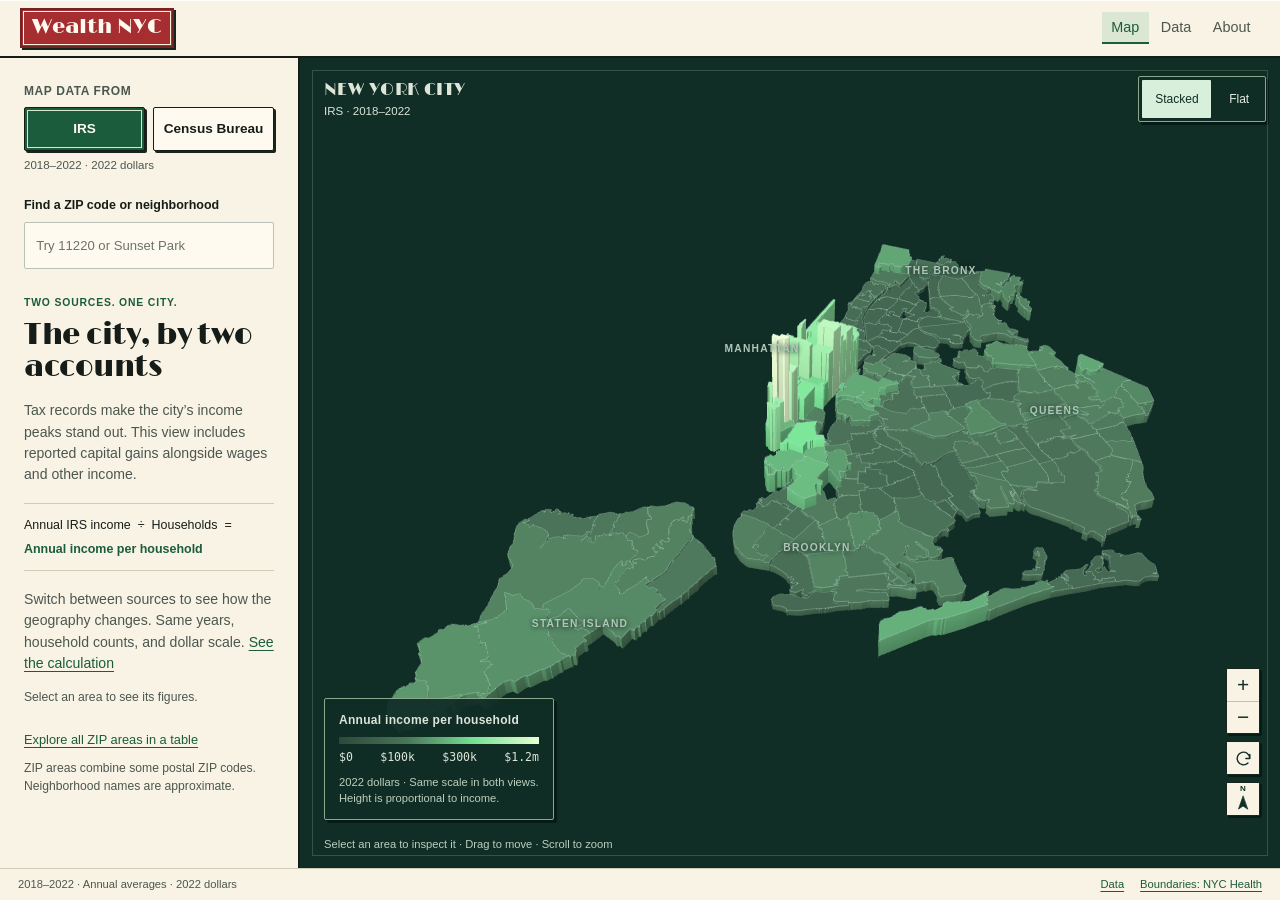
==== docs/index.html @ f29c858e "Move the process to the top of the Data page; add touch icon; set requirement floors Co-Authored-By:" ====
<!doctype html>
<html lang="en">
  <head>
    <meta charset="utf-8" />
    <meta
      name="viewport"
      content="width=device-width,initial-scale=1,viewport-fit=cover"
    />
<link rel="icon" href="favicon.svg" type="image/svg+xml">
<link rel="apple-touch-icon" href="apple-touch-icon.png">
    <title>Wealth NYC · The city, by two accounts</title>
    <meta
      name="description"
      content="Compare New York City income in IRS and Census Bureau data. Same household denominator, years, and dollar scale."
    />
    <meta name="theme-color" content="#113d30" />
    <link rel="stylesheet" href="vendor/maplibre-gl.css" />
    <link rel="stylesheet" href="css/site.css?v=20260930-mobile-card" />
  </head>
  <body class="map-page">
    <a class="skip" href="#controls">Skip to map controls</a
    ><a class="skip" href="data.html#table">Use the data table</a>
    <header class="masthead" data-chrome="masthead"></header>
    <main id="main">
      <h1 class="sr-only">Wealth NYC map</h1>
      <section class="atlas wrap" aria-label="Explore the wealth map">
        <div id="mobile-search-slot"></div>
        <div class="workspace">
          <aside class="reader" aria-label="Map details">
            <button id="back-to-map" class="back-to-map" type="button">
              <span aria-hidden="true">←</span> Back to map
            </button>
            <div id="reader-content" class="reader-content">
              <div class="layer-control" id="controls">
                <span id="source-label" class="source-label"
                  >Map data from</span
                >
                <div
                  class="source-switch"
                  role="group"
                  aria-labelledby="source-label"
                >
                  <button data-layer="tax" aria-pressed="true">IRS</button>
                  <button data-layer="census" aria-pressed="false">
                    Census Bureau
                  </button>
                </div>
                <p class="fine">2018–2022 · 2022 dollars</p>
              </div>
              <div class="search-block">
                <label for="search">Find a ZIP code or neighborhood</label
                ><input
                  id="search"
                  type="search"
                  autocomplete="off"
                  placeholder="Try 11220 or Sunset Park"
                  aria-controls="results"
                />
                <div
                  id="results"
                  class="search-results"
                  role="group"
                  aria-label="Search results"
                ></div>
              </div>
              <div id="reading" aria-live="polite">
                <p class="eyebrow">Reading the map</p>
                <h2>IRS</h2>
                <p>Loading the data…</p>
              </div>
              <div id="selection" aria-live="polite"></div>
              <div class="reader-bottom">
                <a href="data.html#table">Explore all ZIP areas in a table</a>
                <p class="fine">
                  ZIP areas combine some postal ZIP codes. Neighborhood names
                  are approximate.
                </p>
              </div>
            </div>
          </aside>
          <div class="map-stage">
            <div
              id="map"
              role="region"
              aria-label="New York City income map. Search or use the data table to select an area without a mouse."
            ></div>
            <div class="map-heading">
              <span class="eyebrow">New York City</span
              ><span id="map-period">IRS · 2018–2022</span>
            </div>
            <div
              class="map-actions view-switch"
              role="group"
              aria-label="Map view"
            >
              <button id="stacked" aria-pressed="true">Stacked</button>
              <button id="flat" aria-pressed="false">Flat</button>
            </div>
            <div id="map-message" class="map-message" role="status">
              Drawing the city…
            </div>
            <div id="map-tip" class="map-tip" hidden></div>
            <div class="legend" id="legend"></div>
            <div class="map-help">
              Select an area to inspect it ·
              <span class="desktop-help">Drag to move · Scroll to zoom</span
              ><span class="mobile-help">Use two fingers to move</span>
            </div>
          </div>
        </div>
        <div class="atlas-foot">
          <span id="snapshot">Loading source dates…</span
          ><span class="map-credits"
            ><a href="data.html#process">Data</a
            ><a href="https://data.cityofnewyork.us/d/pri4-ifjk"
              >Boundaries: NYC Health</a
            ></span
          >
        </div>
      </section>
      <noscript
        ><p class="wrap">
          The map needs JavaScript.
          <a href="data/wealth-nyc-zip.csv">Download the complete CSV</a> or
          read the <a href="data.html#process">process</a>.
        </p></noscript
      >
    </main>

    <script src="vendor/maplibre-gl.js"></script>
    <script type="module" src="js/map.js?v=20260930-mobile"></script>
  </body>
</html>
---- docs/vendor/maplibre-gl.css ----
.maplibregl-map{font:12px/20px Helvetica Neue,Arial,Helvetica,sans-serif;overflow:hidden;position:relative;-webkit-tap-highlight-color:rgb(0 0 0/0)}.maplibregl-canvas{left:0;position:absolute;top:0}.maplibregl-map:fullscreen{height:100%;width:100%}.maplibregl-ctrl-group button.maplibregl-ctrl-compass{touch-action:none}.maplibregl-canvas-container.maplibregl-interactive,.maplibregl-ctrl-group button.maplibregl-ctrl-compass{cursor:grab;-webkit-user-select:none;-moz-user-select:none;user-select:none}.maplibregl-canvas-container.maplibregl-interactive.maplibregl-track-pointer{cursor:pointer}.maplibregl-canvas-container.maplibregl-interactive:active,.maplibregl-ctrl-group button.maplibregl-ctrl-compass:active{cursor:grabbing}.maplibregl-canvas-container.maplibregl-touch-zoom-rotate,.maplibregl-canvas-container.maplibregl-touch-zoom-rotate .maplibregl-canvas{touch-action:pan-x pan-y}.maplibregl-canvas-container.maplibregl-touch-drag-pan,.maplibregl-canvas-container.maplibregl-touch-drag-pan .maplibregl-canvas{touch-action:pinch-zoom}.maplibregl-canvas-container.maplibregl-touch-zoom-rotate.maplibregl-touch-drag-pan,.maplibregl-canvas-container.maplibregl-touch-zoom-rotate.maplibregl-touch-drag-pan .maplibregl-canvas{touch-action:none}.maplibregl-canvas-container.maplibregl-touch-drag-pan.maplibregl-cooperative-gestures,.maplibregl-canvas-container.maplibregl-touch-drag-pan.maplibregl-cooperative-gestures .maplibregl-canvas{touch-action:pan-x pan-y}.maplibregl-ctrl-bottom-left,.maplibregl-ctrl-bottom-right,.maplibregl-ctrl-top-left,.maplibregl-ctrl-top-right{pointer-events:none;position:absolute;z-index:2}.maplibregl-ctrl-top-left{left:0;top:0}.maplibregl-ctrl-top-right{right:0;top:0}.maplibregl-ctrl-bottom-left{bottom:0;left:0}.maplibregl-ctrl-bottom-right{bottom:0;right:0}.maplibregl-ctrl{clear:both;pointer-events:auto;transform:translate(0)}.maplibregl-ctrl-top-left .maplibregl-ctrl{float:left;margin:10px 0 0 10px}.maplibregl-ctrl-top-right .maplibregl-ctrl{float:right;margin:10px 10px 0 0}.maplibregl-ctrl-bottom-left .maplibregl-ctrl{float:left;margin:0 0 10px 10px}.maplibregl-ctrl-bottom-right .maplibregl-ctrl{float:right;margin:0 10px 10px 0}.maplibregl-ctrl-group{background:#fff;border-radius:4px}.maplibregl-ctrl-group:not(:empty){box-shadow:0 0 0 2px rgba(0,0,0,.1)}@media (forced-colors:active){.maplibregl-ctrl-group:not(:empty){box-shadow:0 0 0 2px ButtonText}}.maplibregl-ctrl-group button{background-color:transparent;border:0;box-sizing:border-box;cursor:pointer;display:block;height:29px;outline:none;padding:0;width:29px}.maplibregl-ctrl-group button+button{border-top:1px solid #ddd}.maplibregl-ctrl button .maplibregl-ctrl-icon{background-position:50%;background-repeat:no-repeat;display:block;height:100%;width:100%}@media (forced-colors:active){.maplibregl-ctrl-icon{background-color:transparent}.maplibregl-ctrl-group button+button{border-top:1px solid ButtonText}}.maplibregl-ctrl button::-moz-focus-inner{border:0;padding:0}.maplibregl-ctrl-attrib-button:focus,.maplibregl-ctrl-group button:focus{box-shadow:0 0 2px 2px #0096ff}.maplibregl-ctrl button:disabled{cursor:not-allowed}.maplibregl-ctrl button:disabled .maplibregl-ctrl-icon{opacity:.25}.maplibregl-ctrl button:not(:disabled):hover{background-color:rgb(0 0 0/5%)}.maplibregl-ctrl-group button:focus:focus-visible{box-shadow:0 0 2px 2px #0096ff}.maplibregl-ctrl-group button:focus:not(:focus-visible){box-shadow:none}.maplibregl-ctrl-group button:focus:first-child{border-radius:4px 4px 0 0}.maplibregl-ctrl-group button:focus:last-child{border-radius:0 0 4px 4px}.maplibregl-ctrl-group button:focus:only-child{border-radius:inherit}.maplibregl-ctrl button.maplibregl-ctrl-zoom-out .maplibregl-ctrl-icon{background-image:url("data:image/svg+xml;charset=utf-8,%3Csvg xmlns='http://www.w3.org/2000/svg' width='29' height='29' fill='%23333' viewBox='0 0 29 29'%3E%3Cpath d='M10 13c-.75 0-1.5.75-1.5 1.5S9.25 16 10 16h9c.75 0 1.5-.75 1.5-1.5S19.75 13 19 13z'/%3E%3C/svg%3E")}.maplibregl-ctrl button.maplibregl-ctrl-zoom-in .maplibregl-ctrl-icon{background-image:url("data:image/svg+xml;charset=utf-8,%3Csvg xmlns='http://www.w3.org/2000/svg' width='29' height='29' fill='%23333' viewBox='0 0 29 29'%3E%3Cpath d='M14.5 8.5c-.75 0-1.5.75-1.5 1.5v3h-3c-.75 0-1.5.75-1.5 1.5S9.25 16 10 16h3v3c0 .75.75 1.5 1.5 1.5S16 19.75 16 19v-3h3c.75 0 1.5-.75 1.5-1.5S19.75 13 19 13h-3v-3c0-.75-.75-1.5-1.5-1.5'/%3E%3C/svg%3E")}@media (forced-colors:active){.maplibregl-ctrl button.maplibregl-ctrl-zoom-out .maplibregl-ctrl-icon{background-image:url("data:image/svg+xml;charset=utf-8,%3Csvg xmlns='http://www.w3.org/2000/svg' width='29' height='29' fill='%23fff' viewBox='0 0 29 29'%3E%3Cpath d='M10 13c-.75 0-1.5.75-1.5 1.5S9.25 16 10 16h9c.75 0 1.5-.75 1.5-1.5S19.75 13 19 13z'/%3E%3C/svg%3E")}.maplibregl-ctrl button.maplibregl-ctrl-zoom-in .maplibregl-ctrl-icon{background-image:url("data:image/svg+xml;charset=utf-8,%3Csvg xmlns='http://www.w3.org/2000/svg' width='29' height='29' fill='%23fff' viewBox='0 0 29 29'%3E%3Cpath d='M14.5 8.5c-.75 0-1.5.75-1.5 1.5v3h-3c-.75 0-1.5.75-1.5 1.5S9.25 16 10 16h3v3c0 .75.75 1.5 1.5 1.5S16 19.75 16 19v-3h3c.75 0 1.5-.75 1.5-1.5S19.75 13 19 13h-3v-3c0-.75-.75-1.5-1.5-1.5'/%3E%3C/svg%3E")}}@media (forced-colors:active) and (prefers-color-scheme:light){.maplibregl-ctrl button.maplibregl-ctrl-zoom-out .maplibregl-ctrl-icon{background-image:url("data:image/svg+xml;charset=utf-8,%3Csvg xmlns='http://www.w3.org/2000/svg' width='29' height='29' viewBox='0 0 29 29'%3E%3Cpath d='M10 13c-.75 0-1.5.75-1.5 1.5S9.25 16 10 16h9c.75 0 1.5-.75 1.5-1.5S19.75 13 19 13z'/%3E%3C/svg%3E")}.maplibregl-ctrl button.maplibregl-ctrl-zoom-in .maplibregl-ctrl-icon{background-image:url("data:image/svg+xml;charset=utf-8,%3Csvg xmlns='http://www.w3.org/2000/svg' width='29' height='29' viewBox='0 0 29 29'%3E%3Cpath d='M14.5 8.5c-.75 0-1.5.75-1.5 1.5v3h-3c-.75 0-1.5.75-1.5 1.5S9.25 16 10 16h3v3c0 .75.75 1.5 1.5 1.5S16 19.75 16 19v-3h3c.75 0 1.5-.75 1.5-1.5S19.75 13 19 13h-3v-3c0-.75-.75-1.5-1.5-1.5'/%3E%3C/svg%3E")}}.maplibregl-ctrl button.maplibregl-ctrl-fullscreen .maplibregl-ctrl-icon{background-image:url("data:image/svg+xml;charset=utf-8,%3Csvg xmlns='http://www.w3.org/2000/svg' width='29' height='29' fill='%23333' viewBox='0 0 29 29'%3E%3Cpath d='M24 16v5.5c0 1.75-.75 2.5-2.5 2.5H16v-1l3-1.5-4-5.5 1-1 5.5 4 1.5-3zM6 16l1.5 3 5.5-4 1 1-4 5.5 3 1.5v1H7.5C5.75 24 5 23.25 5 21.5V16zm7-11v1l-3 1.5 4 5.5-1 1-5.5-4L6 13H5V7.5C5 5.75 5.75 5 7.5 5zm11 2.5c0-1.75-.75-2.5-2.5-2.5H16v1l3 1.5-4 5.5 1 1 5.5-4 1.5 3h1z'/%3E%3C/svg%3E")}.maplibregl-ctrl button.maplibregl-ctrl-shrink .maplibregl-ctrl-icon{background-image:url("data:image/svg+xml;charset=utf-8,%3Csvg xmlns='http://www.w3.org/2000/svg' width='29' height='29' viewBox='0 0 29 29'%3E%3Cpath d='M18.5 16c-1.75 0-2.5.75-2.5 2.5V24h1l1.5-3 5.5 4 1-1-4-5.5 3-1.5v-1zM13 18.5c0-1.75-.75-2.5-2.5-2.5H5v1l3 1.5L4 24l1 1 5.5-4 1.5 3h1zm3-8c0 1.75.75 2.5 2.5 2.5H24v-1l-3-1.5L25 5l-1-1-5.5 4L17 5h-1zM10.5 13c1.75 0 2.5-.75 2.5-2.5V5h-1l-1.5 3L5 4 4 5l4 5.5L5 12v1z'/%3E%3C/svg%3E")}@media (forced-colors:active){.maplibregl-ctrl button.maplibregl-ctrl-fullscreen .maplibregl-ctrl-icon{background-image:url("data:image/svg+xml;charset=utf-8,%3Csvg xmlns='http://www.w3.org/2000/svg' width='29' height='29' fill='%23fff' viewBox='0 0 29 29'%3E%3Cpath d='M24 16v5.5c0 1.75-.75 2.5-2.5 2.5H16v-1l3-1.5-4-5.5 1-1 5.5 4 1.5-3zM6 16l1.5 3 5.5-4 1 1-4 5.5 3 1.5v1H7.5C5.75 24 5 23.25 5 21.5V16zm7-11v1l-3 1.5 4 5.5-1 1-5.5-4L6 13H5V7.5C5 5.75 5.75 5 7.5 5zm11 2.5c0-1.75-.75-2.5-2.5-2.5H16v1l3 1.5-4 5.5 1 1 5.5-4 1.5 3h1z'/%3E%3C/svg%3E")}.maplibregl-ctrl button.maplibregl-ctrl-shrink .maplibregl-ctrl-icon{background-image:url("data:image/svg+xml;charset=utf-8,%3Csvg xmlns='http://www.w3.org/2000/svg' width='29' height='29' fill='%23fff' viewBox='0 0 29 29'%3E%3Cpath d='M18.5 16c-1.75 0-2.5.75-2.5 2.5V24h1l1.5-3 5.5 4 1-1-4-5.5 3-1.5v-1zM13 18.5c0-1.75-.75-2.5-2.5-2.5H5v1l3 1.5L4 24l1 1 5.5-4 1.5 3h1zm3-8c0 1.75.75 2.5 2.5 2.5H24v-1l-3-1.5L25 5l-1-1-5.5 4L17 5h-1zM10.5 13c1.75 0 2.5-.75 2.5-2.5V5h-1l-1.5 3L5 4 4 5l4 5.5L5 12v1z'/%3E%3C/svg%3E")}}@media (forced-colors:active) and (prefers-color-scheme:light){.maplibregl-ctrl button.maplibregl-ctrl-fullscreen .maplibregl-ctrl-icon{background-image:url("data:image/svg+xml;charset=utf-8,%3Csvg xmlns='http://www.w3.org/2000/svg' width='29' height='29' viewBox='0 0 29 29'%3E%3Cpath d='M24 16v5.5c0 1.75-.75 2.5-2.5 2.5H16v-1l3-1.5-4-5.5 1-1 5.5 4 1.5-3zM6 16l1.5 3 5.5-4 1 1-4 5.5 3 1.5v1H7.5C5.75 24 5 23.25 5 21.5V16zm7-11v1l-3 1.5 4 5.5-1 1-5.5-4L6 13H5V7.5C5 5.75 5.75 5 7.5 5zm11 2.5c0-1.75-.75-2.5-2.5-2.5H16v1l3 1.5-4 5.5 1 1 5.5-4 1.5 3h1z'/%3E%3C/svg%3E")}.maplibregl-ctrl button.maplibregl-ctrl-shrink .maplibregl-ctrl-icon{background-image:url("data:image/svg+xml;charset=utf-8,%3Csvg xmlns='http://www.w3.org/2000/svg' width='29' height='29' viewBox='0 0 29 29'%3E%3Cpath d='M18.5 16c-1.75 0-2.5.75-2.5 2.5V24h1l1.5-3 5.5 4 1-1-4-5.5 3-1.5v-1zM13 18.5c0-1.75-.75-2.5-2.5-2.5H5v1l3 1.5L4 24l1 1 5.5-4 1.5 3h1zm3-8c0 1.75.75 2.5 2.5 2.5H24v-1l-3-1.5L25 5l-1-1-5.5 4L17 5h-1zM10.5 13c1.75 0 2.5-.75 2.5-2.5V5h-1l-1.5 3L5 4 4 5l4 5.5L5 12v1z'/%3E%3C/svg%3E")}}.maplibregl-ctrl button.maplibregl-ctrl-compass .maplibregl-ctrl-icon{background-image:url("data:image/svg+xml;charset=utf-8,%3Csvg xmlns='http://www.w3.org/2000/svg' width='29' height='29' fill='%23333' viewBox='0 0 29 29'%3E%3Cpath d='m10.5 14 4-8 4 8z'/%3E%3Cpath fill='%23ccc' d='m10.5 16 4 8 4-8z'/%3E%3C/svg%3E")}@media (forced-colors:active){.maplibregl-ctrl button.maplibregl-ctrl-compass .maplibregl-ctrl-icon{background-image:url("data:image/svg+xml;charset=utf-8,%3Csvg xmlns='http://www.w3.org/2000/svg' width='29' height='29' fill='%23fff' viewBox='0 0 29 29'%3E%3Cpath d='m10.5 14 4-8 4 8z'/%3E%3Cpath fill='%23ccc' d='m10.5 16 4 8 4-8z'/%3E%3C/svg%3E")}}@media (forced-colors:active) and (prefers-color-scheme:light){.maplibregl-ctrl button.maplibregl-ctrl-compass .maplibregl-ctrl-icon{background-image:url("data:image/svg+xml;charset=utf-8,%3Csvg xmlns='http://www.w3.org/2000/svg' width='29' height='29' viewBox='0 0 29 29'%3E%3Cpath d='m10.5 14 4-8 4 8z'/%3E%3Cpath fill='%23ccc' d='m10.5 16 4 8 4-8z'/%3E%3C/svg%3E")}}.maplibregl-ctrl button.maplibregl-ctrl-terrain .maplibregl-ctrl-icon{background-image:url("data:image/svg+xml;charset=utf-8,%3Csvg xmlns='http://www.w3.org/2000/svg' width='22' height='22' fill='%23333' viewBox='0 0 22 22'%3E%3Cpath d='m1.754 13.406 4.453-4.851 3.09 3.09 3.281 3.277.969-.969-3.309-3.312 3.844-4.121 6.148 6.886h1.082v-.855l-7.207-8.07-4.84 5.187L6.169 6.57l-5.48 5.965v.871ZM.688 16.844h20.625v1.375H.688Zm0 0'/%3E%3C/svg%3E")}.maplibregl-ctrl button.maplibregl-ctrl-terrain-enabled .maplibregl-ctrl-icon{background-image:url("data:image/svg+xml;charset=utf-8,%3Csvg xmlns='http://www.w3.org/2000/svg' width='22' height='22' fill='%2333b5e5' viewBox='0 0 22 22'%3E%3Cpath d='m1.754 13.406 4.453-4.851 3.09 3.09 3.281 3.277.969-.969-3.309-3.312 3.844-4.121 6.148 6.886h1.082v-.855l-7.207-8.07-4.84 5.187L6.169 6.57l-5.48 5.965v.871ZM.688 16.844h20.625v1.375H.688Zm0 0'/%3E%3C/svg%3E")}.maplibregl-ctrl button.maplibregl-ctrl-geolocate .maplibregl-ctrl-icon{background-image:url("data:image/svg+xml;charset=utf-8,%3Csvg xmlns='http://www.w3.org/2000/svg' width='29' height='29' fill='%23333' viewBox='0 0 20 20'%3E%3Cpath d='M10 4C9 4 9 5 9 5v.1A5 5 0 0 0 5.1 9H5s-1 0-1 1 1 1 1 1h.1A5 5 0 0 0 9 14.9v.1s0 1 1 1 1-1 1-1v-.1a5 5 0 0 0 3.9-3.9h.1s1 0 1-1-1-1-1-1h-.1A5 5 0 0 0 11 5.1V5s0-1-1-1m0 2.5a3.5 3.5 0 1 1 0 7 3.5 3.5 0 1 1 0-7'/%3E%3Ccircle cx='10' cy='10' r='2'/%3E%3C/svg%3E")}.maplibregl-ctrl button.maplibregl-ctrl-geolocate:disabled .maplibregl-ctrl-icon{background-image:url("data:image/svg+xml;charset=utf-8,%3Csvg xmlns='http://www.w3.org/2000/svg' width='29' height='29' fill='%23aaa' viewBox='0 0 20 20'%3E%3Cpath d='M10 4C9 4 9 5 9 5v.1A5 5 0 0 0 5.1 9H5s-1 0-1 1 1 1 1 1h.1A5 5 0 0 0 9 14.9v.1s0 1 1 1 1-1 1-1v-.1a5 5 0 0 0 3.9-3.9h.1s1 0 1-1-1-1-1-1h-.1A5 5 0 0 0 11 5.1V5s0-1-1-1m0 2.5a3.5 3.5 0 1 1 0 7 3.5 3.5 0 1 1 0-7'/%3E%3Ccircle cx='10' cy='10' r='2'/%3E%3Cpath fill='red' d='m14 5 1 1-9 9-1-1z'/%3E%3C/svg%3E")}.maplibregl-ctrl button.maplibregl-ctrl-geolocate.maplibregl-ctrl-geolocate-active .maplibregl-ctrl-icon{background-image:url("data:image/svg+xml;charset=utf-8,%3Csvg xmlns='http://www.w3.org/2000/svg' width='29' height='29' fill='%2333b5e5' viewBox='0 0 20 20'%3E%3Cpath d='M10 4C9 4 9 5 9 5v.1A5 5 0 0 0 5.1 9H5s-1 0-1 1 1 1 1 1h.1A5 5 0 0 0 9 14.9v.1s0 1 1 1 1-1 1-1v-.1a5 5 0 0 0 3.9-3.9h.1s1 0 1-1-1-1-1-1h-.1A5 5 0 0 0 11 5.1V5s0-1-1-1m0 2.5a3.5 3.5 0 1 1 0 7 3.5 3.5 0 1 1 0-7'/%3E%3Ccircle cx='10' cy='10' r='2'/%3E%3C/svg%3E")}.maplibregl-ctrl button.maplibregl-ctrl-geolocate.maplibregl-ctrl-geolocate-active-error .maplibregl-ctrl-icon{background-image:url("data:image/svg+xml;charset=utf-8,%3Csvg xmlns='http://www.w3.org/2000/svg' width='29' height='29' fill='%23e58978' viewBox='0 0 20 20'%3E%3Cpath d='M10 4C9 4 9 5 9 5v.1A5 5 0 0 0 5.1 9H5s-1 0-1 1 1 1 1 1h.1A5 5 0 0 0 9 14.9v.1s0 1 1 1 1-1 1-1v-.1a5 5 0 0 0 3.9-3.9h.1s1 0 1-1-1-1-1-1h-.1A5 5 0 0 0 11 5.1V5s0-1-1-1m0 2.5a3.5 3.5 0 1 1 0 7 3.5 3.5 0 1 1 0-7'/%3E%3Ccircle cx='10' cy='10' r='2'/%3E%3C/svg%3E")}.maplibregl-ctrl button.maplibregl-ctrl-geolocate.maplibregl-ctrl-geolocate-background .maplibregl-ctrl-icon{background-image:url("data:image/svg+xml;charset=utf-8,%3Csvg xmlns='http://www.w3.org/2000/svg' width='29' height='29' fill='%2333b5e5' viewBox='0 0 20 20'%3E%3Cpath d='M10 4C9 4 9 5 9 5v.1A5 5 0 0 0 5.1 9H5s-1 0-1 1 1 1 1 1h.1A5 5 0 0 0 9 14.9v.1s0 1 1 1 1-1 1-1v-.1a5 5 0 0 0 3.9-3.9h.1s1 0 1-1-1-1-1-1h-.1A5 5 0 0 0 11 5.1V5s0-1-1-1m0 2.5a3.5 3.5 0 1 1 0 7 3.5 3.5 0 1 1 0-7'/%3E%3C/svg%3E")}.maplibregl-ctrl button.maplibregl-ctrl-geolocate.maplibregl-ctrl-geolocate-background-error .maplibregl-ctrl-icon{background-image:url("data:image/svg+xml;charset=utf-8,%3Csvg xmlns='http://www.w3.org/2000/svg' width='29' height='29' fill='%23e54e33' viewBox='0 0 20 20'%3E%3Cpath d='M10 4C9 4 9 5 9 5v.1A5 5 0 0 0 5.1 9H5s-1 0-1 1 1 1 1 1h.1A5 5 0 0 0 9 14.9v.1s0 1 1 1 1-1 1-1v-.1a5 5 0 0 0 3.9-3.9h.1s1 0 1-1-1-1-1-1h-.1A5 5 0 0 0 11 5.1V5s0-1-1-1m0 2.5a3.5 3.5 0 1 1 0 7 3.5 3.5 0 1 1 0-7'/%3E%3C/svg%3E")}.maplibregl-ctrl button.maplibregl-ctrl-geolocate.maplibregl-ctrl-geolocate-waiting .maplibregl-ctrl-icon{animation:maplibregl-spin 2s linear infinite}@media (forced-colors:active){.maplibregl-ctrl button.maplibregl-ctrl-geolocate .maplibregl-ctrl-icon{background-image:url("data:image/svg+xml;charset=utf-8,%3Csvg xmlns='http://www.w3.org/2000/svg' width='29' height='29' fill='%23fff' viewBox='0 0 20 20'%3E%3Cpath d='M10 4C9 4 9 5 9 5v.1A5 5 0 0 0 5.1 9H5s-1 0-1 1 1 1 1 1h.1A5 5 0 0 0 9 14.9v.1s0 1 1 1 1-1 1-1v-.1a5 5 0 0 0 3.9-3.9h.1s1 0 1-1-1-1-1-1h-.1A5 5 0 0 0 11 5.1V5s0-1-1-1m0 2.5a3.5 3.5 0 1 1 0 7 3.5 3.5 0 1 1 0-7'/%3E%3Ccircle cx='10' cy='10' r='2'/%3E%3C/svg%3E")}.maplibregl-ctrl button.maplibregl-ctrl-geolocate:disabled .maplibregl-ctrl-icon{background-image:url("data:image/svg+xml;charset=utf-8,%3Csvg xmlns='http://www.w3.org/2000/svg' width='29' height='29' fill='%23999' viewBox='0 0 20 20'%3E%3Cpath d='M10 4C9 4 9 5 9 5v.1A5 5 0 0 0 5.1 9H5s-1 0-1 1 1 1 1 1h.1A5 5 0 0 0 9 14.9v.1s0 1 1 1 1-1 1-1v-.1a5 5 0 0 0 3.9-3.9h.1s1 0 1-1-1-1-1-1h-.1A5 5 0 0 0 11 5.1V5s0-1-1-1m0 2.5a3.5 3.5 0 1 1 0 7 3.5 3.5 0 1 1 0-7'/%3E%3Ccircle cx='10' cy='10' r='2'/%3E%3Cpath fill='red' d='m14 5 1 1-9 9-1-1z'/%3E%3C/svg%3E")}.maplibregl-ctrl button.maplibregl-ctrl-geolocate.maplibregl-ctrl-geolocate-active .maplibregl-ctrl-icon{background-image:url("data:image/svg+xml;charset=utf-8,%3Csvg xmlns='http://www.w3.org/2000/svg' width='29' height='29' fill='%2333b5e5' viewBox='0 0 20 20'%3E%3Cpath d='M10 4C9 4 9 5 9 5v.1A5 5 0 0 0 5.1 9H5s-1 0-1 1 1 1 1 1h.1A5 5 0 0 0 9 14.9v.1s0 1 1 1 1-1 1-1v-.1a5 5 0 0 0 3.9-3.9h.1s1 0 1-1-1-1-1-1h-.1A5 5 0 0 0 11 5.1V5s0-1-1-1m0 2.5a3.5 3.5 0 1 1 0 7 3.5 3.5 0 1 1 0-7'/%3E%3Ccircle cx='10' cy='10' r='2'/%3E%3C/svg%3E")}.maplibregl-ctrl button.maplibregl-ctrl-geolocate.maplibregl-ctrl-geolocate-active-error .maplibregl-ctrl-icon{background-image:url("data:image/svg+xml;charset=utf-8,%3Csvg xmlns='http://www.w3.org/2000/svg' width='29' height='29' fill='%23e58978' viewBox='0 0 20 20'%3E%3Cpath d='M10 4C9 4 9 5 9 5v.1A5 5 0 0 0 5.1 9H5s-1 0-1 1 1 1 1 1h.1A5 5 0 0 0 9 14.9v.1s0 1 1 1 1-1 1-1v-.1a5 5 0 0 0 3.9-3.9h.1s1 0 1-1-1-1-1-1h-.1A5 5 0 0 0 11 5.1V5s0-1-1-1m0 2.5a3.5 3.5 0 1 1 0 7 3.5 3.5 0 1 1 0-7'/%3E%3Ccircle cx='10' cy='10' r='2'/%3E%3C/svg%3E")}.maplibregl-ctrl button.maplibregl-ctrl-geolocate.maplibregl-ctrl-geolocate-background .maplibregl-ctrl-icon{background-image:url("data:image/svg+xml;charset=utf-8,%3Csvg xmlns='http://www.w3.org/2000/svg' width='29' height='29' fill='%2333b5e5' viewBox='0 0 20 20'%3E%3Cpath d='M10 4C9 4 9 5 9 5v.1A5 5 0 0 0 5.1 9H5s-1 0-1 1 1 1 1 1h.1A5 5 0 0 0 9 14.9v.1s0 1 1 1 1-1 1-1v-.1a5 5 0 0 0 3.9-3.9h.1s1 0 1-1-1-1-1-1h-.1A5 5 0 0 0 11 5.1V5s0-1-1-1m0 2.5a3.5 3.5 0 1 1 0 7 3.5 3.5 0 1 1 0-7'/%3E%3C/svg%3E")}.maplibregl-ctrl button.maplibregl-ctrl-geolocate.maplibregl-ctrl-geolocate-background-error .maplibregl-ctrl-icon{background-image:url("data:image/svg+xml;charset=utf-8,%3Csvg xmlns='http://www.w3.org/2000/svg' width='29' height='29' fill='%23e54e33' viewBox='0 0 20 20'%3E%3Cpath d='M10 4C9 4 9 5 9 5v.1A5 5 0 0 0 5.1 9H5s-1 0-1 1 1 1 1 1h.1A5 5 0 0 0 9 14.9v.1s0 1 1 1 1-1 1-1v-.1a5 5 0 0 0 3.9-3.9h.1s1 0 1-1-1-1-1-1h-.1A5 5 0 0 0 11 5.1V5s0-1-1-1m0 2.5a3.5 3.5 0 1 1 0 7 3.5 3.5 0 1 1 0-7'/%3E%3C/svg%3E")}}@media (forced-colors:active) and (prefers-color-scheme:light){.maplibregl-ctrl button.maplibregl-ctrl-geolocate .maplibregl-ctrl-icon{background-image:url("data:image/svg+xml;charset=utf-8,%3Csvg xmlns='http://www.w3.org/2000/svg' width='29' height='29' viewBox='0 0 20 20'%3E%3Cpath d='M10 4C9 4 9 5 9 5v.1A5 5 0 0 0 5.1 9H5s-1 0-1 1 1 1 1 1h.1A5 5 0 0 0 9 14.9v.1s0 1 1 1 1-1 1-1v-.1a5 5 0 0 0 3.9-3.9h.1s1 0 1-1-1-1-1-1h-.1A5 5 0 0 0 11 5.1V5s0-1-1-1m0 2.5a3.5 3.5 0 1 1 0 7 3.5 3.5 0 1 1 0-7'/%3E%3Ccircle cx='10' cy='10' r='2'/%3E%3C/svg%3E")}.maplibregl-ctrl button.maplibregl-ctrl-geolocate:disabled .maplibregl-ctrl-icon{background-image:url("data:image/svg+xml;charset=utf-8,%3Csvg xmlns='http://www.w3.org/2000/svg' width='29' height='29' fill='%23666' viewBox='0 0 20 20'%3E%3Cpath d='M10 4C9 4 9 5 9 5v.1A5 5 0 0 0 5.1 9H5s-1 0-1 1 1 1 1 1h.1A5 5 0 0 0 9 14.9v.1s0 1 1 1 1-1 1-1v-.1a5 5 0 0 0 3.9-3.9h.1s1 0 1-1-1-1-1-1h-.1A5 5 0 0 0 11 5.1V5s0-1-1-1m0 2.5a3.5 3.5 0 1 1 0 7 3.5 3.5 0 1 1 0-7'/%3E%3Ccircle cx='10' cy='10' r='2'/%3E%3Cpath fill='red' d='m14 5 1 1-9 9-1-1z'/%3E%3C/svg%3E")}}@keyframes maplibregl-spin{0%{transform:rotate(0deg)}to{transform:rotate(1turn)}}a.maplibregl-ctrl-logo{background-image:url("data:image/svg+xml;charset=utf-8,%3Csvg xmlns='http://www.w3.org/2000/svg' width='88' height='23' fill='none'%3E%3Cpath fill='%23000' fill-opacity='.4' fill-rule='evenodd' d='M17.408 16.796h-1.827l2.501-12.095h.198l3.324 6.533.988 2.19.988-2.19 3.258-6.533h.181l2.6 12.095h-1.81l-1.218-5.644-.362-1.71-.658 1.71-2.929 5.644h-.098l-2.914-5.644-.757-1.71-.345 1.71zm1.958-3.42-.726 3.663a1.255 1.255 0 0 1-1.232 1.011h-1.827a1.255 1.255 0 0 1-1.229-1.509l2.501-12.095a1.255 1.255 0 0 1 1.23-1.001h.197a1.25 1.25 0 0 1 1.12.685l3.19 6.273 3.125-6.263a1.25 1.25 0 0 1 1.123-.695h.181a1.255 1.255 0 0 1 1.227.991l1.443 6.71a5 5 0 0 1 .314-.787l.009-.016a4.6 4.6 0 0 1 1.777-1.887c.782-.46 1.668-.667 2.611-.667a4.6 4.6 0 0 1 1.7.32l.306.134c.21-.16.474-.256.759-.256h1.694a1.255 1.255 0 0 1 1.212.925 1.255 1.255 0 0 1 1.212-.925h1.711c.284 0 .545.094.755.252.613-.3 1.312-.45 2.075-.45 1.356 0 2.557.445 3.482 1.4q.47.48.763 1.064V4.701a1.255 1.255 0 0 1 1.255-1.255h1.86A1.255 1.255 0 0 1 54.44 4.7v9.194h2.217c.19 0 .37.043.532.118v-4.77c0-.356.147-.678.385-.906a2.42 2.42 0 0 1-.682-1.71c0-.665.267-1.253.735-1.7a2.45 2.45 0 0 1 1.722-.674 2.43 2.43 0 0 1 1.705.675q.318.302.504.683V4.7a1.255 1.255 0 0 1 1.255-1.255h1.744A1.255 1.255 0 0 1 65.812 4.7v3.335a4.8 4.8 0 0 1 1.526-.246c.938 0 1.817.214 2.59.69a4.47 4.47 0 0 1 1.67 1.743v-.98a1.255 1.255 0 0 1 1.256-1.256h1.777c.233 0 .451.064.639.174a3.4 3.4 0 0 1 1.567-.372c.346 0 .861.02 1.285.232a1.25 1.25 0 0 1 .689 1.004 4.7 4.7 0 0 1 .853-.588c.795-.44 1.675-.647 2.61-.647 1.385 0 2.65.39 3.525 1.396.836.938 1.168 2.173 1.168 3.528q-.001.515-.056 1.051a1.255 1.255 0 0 1-.947 1.09l.408.952a1.255 1.255 0 0 1-.477 1.552c-.418.268-.92.463-1.458.612-.613.171-1.304.244-2.049.244-1.06 0-2.043-.207-2.886-.698l-.015-.008c-.798-.48-1.419-1.135-1.818-1.963l-.004-.008a5.8 5.8 0 0 1-.548-2.512q0-.429.053-.843a1.3 1.3 0 0 1-.333-.086l-.166-.004c-.223 0-.426.062-.643.228-.03.024-.142.139-.142.59v3.883a1.255 1.255 0 0 1-1.256 1.256h-1.777a1.255 1.255 0 0 1-1.256-1.256V15.69l-.032.057a4.8 4.8 0 0 1-1.86 1.833 5.04 5.04 0 0 1-2.484.634 4.5 4.5 0 0 1-1.935-.424 1.25 1.25 0 0 1-.764.258h-1.71a1.255 1.255 0 0 1-1.256-1.255V7.687a2.4 2.4 0 0 1-.428.625c.253.23.412.561.412.93v7.553a1.255 1.255 0 0 1-1.256 1.255h-1.843a1.25 1.25 0 0 1-.894-.373c-.228.23-.544.373-.894.373H51.32a1.255 1.255 0 0 1-1.256-1.255v-1.251l-.061.117a4.7 4.7 0 0 1-1.782 1.884 4.77 4.77 0 0 1-2.485.67 5.6 5.6 0 0 1-1.485-.188l.009 2.764a1.255 1.255 0 0 1-1.255 1.259h-1.729a1.255 1.255 0 0 1-1.255-1.255v-3.537a1.255 1.255 0 0 1-1.167.793h-1.679a1.25 1.25 0 0 1-.77-.263 4.5 4.5 0 0 1-1.945.429c-.885 0-1.724-.21-2.495-.632l-.017-.01a5 5 0 0 1-1.081-.836 1.255 1.255 0 0 1-1.254 1.312h-1.81a1.255 1.255 0 0 1-1.228-.99l-.782-3.625-2.044 3.939a1.25 1.25 0 0 1-1.115.676h-.098a1.25 1.25 0 0 1-1.116-.68l-2.061-3.994zM35.92 16.63l.207-.114.223-.15q.493-.356.735-.785l.061-.118.033 1.332h1.678V9.242h-1.694l-.033 1.267q-.133-.329-.526-.658l-.032-.028a3.2 3.2 0 0 0-.668-.428l-.27-.12a3.3 3.3 0 0 0-1.235-.23q-1.136-.001-1.974.493a3.36 3.36 0 0 0-1.3 1.382q-.445.89-.444 2.074 0 1.2.51 2.107a3.8 3.8 0 0 0 1.382 1.381 3.9 3.9 0 0 0 1.893.477q.795 0 1.455-.33zm-2.789-5.38q-.576.675-.575 1.762 0 1.102.559 1.794.576.675 1.645.675a2.25 2.25 0 0 0 .934-.19 2.2 2.2 0 0 0 .468-.29l.178-.161a2.2 2.2 0 0 0 .397-.561q.244-.5.244-1.15v-.115q0-.708-.296-1.267l-.043-.077a2.2 2.2 0 0 0-.633-.709l-.13-.086-.047-.028a2.1 2.1 0 0 0-1.073-.285q-1.052 0-1.629.692zm2.316 2.706c.163-.17.28-.407.28-.83v-.114c0-.292-.06-.508-.15-.68a.96.96 0 0 0-.353-.389.85.85 0 0 0-.464-.127c-.4 0-.56.114-.664.239l-.01.012c-.148.174-.275.45-.275.945 0 .506.122.801.27.99.097.11.266.224.68.224.303 0 .504-.09.687-.269zm7.545 1.705a2.6 2.6 0 0 0 .331.423q.319.33.755.548l.173.074q.65.255 1.49.255 1.02 0 1.844-.493a3.45 3.45 0 0 0 1.316-1.4q.493-.904.493-2.089 0-1.909-.988-2.913-.988-1.02-2.584-1.02-.898 0-1.575.347a3 3 0 0 0-.415.262l-.199.166a3.4 3.4 0 0 0-.64.82V9.242h-1.712v11.553h1.729l-.017-5.134zm.53-1.138q.206.29.48.5l.155.11.053.034q.51.296 1.119.297 1.07 0 1.645-.675.577-.69.576-1.762 0-1.119-.576-1.777-.558-.675-1.645-.675-.435 0-.835.16a2 2 0 0 0-.284.136 2 2 0 0 0-.363.254 2.2 2.2 0 0 0-.46.569l-.082.162a2.6 2.6 0 0 0-.213 1.072v.115q0 .707.296 1.267l.135.211zm.964-.818a1.1 1.1 0 0 0 .367.385.94.94 0 0 0 .476.118c.423 0 .59-.117.687-.23.159-.194.28-.478.28-.95 0-.53-.133-.8-.266-.952l-.021-.025c-.078-.094-.231-.221-.68-.221a1 1 0 0 0-.503.135l-.012.007a.86.86 0 0 0-.335.343c-.073.133-.132.324-.132.614v.115a1.4 1.4 0 0 0 .14.66zm15.7-6.222q.347-.346.346-.856a1.05 1.05 0 0 0-.345-.79 1.18 1.18 0 0 0-.84-.329q-.51 0-.855.33a1.05 1.05 0 0 0-.346.79q0 .51.346.855.345.346.856.346.51 0 .839-.346zm4.337 9.314.033-1.332q.191.403.59.747l.098.081a4 4 0 0 0 .316.224l.223.122a3.2 3.2 0 0 0 1.44.322 3.8 3.8 0 0 0 1.875-.477 3.5 3.5 0 0 0 1.382-1.366q.527-.89.526-2.09 0-1.184-.444-2.073a3.24 3.24 0 0 0-1.283-1.399q-.823-.51-1.942-.51a3.5 3.5 0 0 0-1.527.344l-.086.043-.165.09a3 3 0 0 0-.33.214q-.432.315-.656.707a2 2 0 0 0-.099.198l.082-1.283V4.701h-1.744v12.095zm.473-2.509a2.5 2.5 0 0 0 .566.7q.117.098.245.18l.144.08a2.1 2.1 0 0 0 .975.232q1.07 0 1.645-.675.576-.69.576-1.778 0-1.102-.576-1.777-.56-.691-1.645-.692a2.2 2.2 0 0 0-1.015.235q-.22.113-.415.282l-.15.142a2.1 2.1 0 0 0-.42.594q-.223.479-.223 1.1v.115q0 .705.293 1.26zm2.616-.293c.157-.191.28-.479.28-.967 0-.51-.13-.79-.276-.961l-.021-.026c-.082-.1-.232-.225-.67-.225a.87.87 0 0 0-.681.279l-.012.011c-.154.155-.274.38-.274.807v.115c0 .285.057.499.144.669a1.1 1.1 0 0 0 .367.405c.137.082.28.123.455.123.423 0 .59-.118.686-.23zm8.266-3.013q.345-.13.724-.14l.069-.002q.493 0 .642.099l.247-1.794q-.196-.099-.717-.099a2.3 2.3 0 0 0-.545.063 2 2 0 0 0-.411.148 2.2 2.2 0 0 0-.4.249 2.5 2.5 0 0 0-.485.499 2.7 2.7 0 0 0-.32.581l-.05.137v-1.48h-1.778v7.553h1.777v-3.884q0-.546.159-.943a1.5 1.5 0 0 1 .466-.636 2.5 2.5 0 0 1 .399-.253 2 2 0 0 1 .224-.099zm9.784 2.656.05-.922q0-1.743-.856-2.698-.838-.97-2.584-.97-1.119-.001-2.007.493a3.46 3.46 0 0 0-1.4 1.382q-.493.906-.493 2.106 0 1.07.428 1.975.428.89 1.332 1.432.906.526 2.255.526.973 0 1.668-.185l.044-.012.135-.04q.613-.184.984-.421l-.542-1.267q-.3.162-.642.274l-.297.087q-.51.131-1.3.131-.954 0-1.497-.444a1.6 1.6 0 0 1-.192-.193q-.366-.44-.512-1.234l-.004-.021zm-5.427-1.256-.003.022h3.752v-.138q-.011-.727-.288-1.118a1 1 0 0 0-.156-.176q-.46-.428-1.316-.428-.986 0-1.494.604-.379.45-.494 1.234zm-27.053 2.77V4.7h-1.86v12.095h5.333V15.15zm7.103-5.908v7.553h-1.843V9.242h1.843z'/%3E%3Cpath fill='%23fff' d='m19.63 11.151-.757-1.71-.345 1.71-1.12 5.644h-1.827L18.083 4.7h.197l3.325 6.533.988 2.19.988-2.19L26.839 4.7h.181l2.6 12.095h-1.81l-1.218-5.644-.362-1.71-.658 1.71-2.93 5.644h-.098l-2.913-5.644zm14.836 5.81q-1.02 0-1.893-.478a3.8 3.8 0 0 1-1.381-1.382q-.51-.906-.51-2.106 0-1.185.444-2.074a3.36 3.36 0 0 1 1.3-1.382q.839-.494 1.974-.494a3.3 3.3 0 0 1 1.234.231 3.3 3.3 0 0 1 .97.575q.396.33.527.659l.033-1.267h1.694v7.553H37.18l-.033-1.332q-.279.593-1.02 1.053a3.17 3.17 0 0 1-1.662.444zm.296-1.482q.938 0 1.58-.642.642-.66.642-1.711v-.115q0-.708-.296-1.267a2.2 2.2 0 0 0-.807-.872 2.1 2.1 0 0 0-1.119-.313q-1.053 0-1.629.692-.575.675-.575 1.76 0 1.103.559 1.795.577.675 1.645.675zm6.521-6.237h1.711v1.4q.906-1.597 2.83-1.597 1.596 0 2.584 1.02.988 1.005.988 2.914 0 1.185-.493 2.09a3.46 3.46 0 0 1-1.316 1.399 3.5 3.5 0 0 1-1.844.493q-.954 0-1.662-.329a2.67 2.67 0 0 1-1.086-.97l.017 5.134h-1.728zm4.048 6.22q1.07 0 1.645-.674.577-.69.576-1.762 0-1.119-.576-1.777-.558-.675-1.645-.675-.592 0-1.12.296-.51.28-.822.823-.296.527-.296 1.234v.115q0 .708.296 1.267.313.543.823.855.51.296 1.119.297z'/%3E%3Cpath fill='%23e1e3e9' d='M51.325 4.7h1.86v10.45h3.473v1.646h-5.333zm7.12 4.542h1.843v7.553h-1.843zm.905-1.415a1.16 1.16 0 0 1-.856-.346 1.17 1.17 0 0 1-.346-.856 1.05 1.05 0 0 1 .346-.79q.346-.329.856-.329.494 0 .839.33a1.05 1.05 0 0 1 .345.79 1.16 1.16 0 0 1-.345.855q-.33.346-.84.346zm7.875 9.133a3.17 3.17 0 0 1-1.662-.444q-.723-.46-1.004-1.053l-.033 1.332h-1.71V4.701h1.743v4.657l-.082 1.283q.279-.658 1.086-1.119a3.5 3.5 0 0 1 1.778-.477q1.119 0 1.942.51a3.24 3.24 0 0 1 1.283 1.4q.445.888.444 2.072 0 1.201-.526 2.09a3.5 3.5 0 0 1-1.382 1.366 3.8 3.8 0 0 1-1.876.477zm-.296-1.481q1.069 0 1.645-.675.577-.69.577-1.778 0-1.102-.577-1.776-.56-.691-1.645-.692a2.12 2.12 0 0 0-1.58.659q-.642.641-.642 1.694v.115q0 .71.296 1.267a2.4 2.4 0 0 0 .807.872 2.1 2.1 0 0 0 1.119.313zm5.927-6.237h1.777v1.481q.263-.757.856-1.217a2.14 2.14 0 0 1 1.349-.46q.527 0 .724.098l-.247 1.794q-.149-.099-.642-.099-.774 0-1.416.494-.626.493-.626 1.58v3.883h-1.777V9.242zm9.534 7.718q-1.35 0-2.255-.526-.904-.543-1.332-1.432a4.6 4.6 0 0 1-.428-1.975q0-1.2.493-2.106a3.46 3.46 0 0 1 1.4-1.382q.889-.495 2.007-.494 1.744 0 2.584.97.855.956.856 2.7 0 .444-.05.92h-5.43q.18 1.005.708 1.45.542.443 1.497.443.79 0 1.3-.131a4 4 0 0 0 .938-.362l.542 1.267q-.411.263-1.119.46-.708.198-1.711.197zm1.596-4.558q.016-1.02-.444-1.432-.46-.428-1.316-.428-1.728 0-1.991 1.86z'/%3E%3Cpath d='M5.074 15.948a.484.657 0 0 0-.486.659v1.84a.484.657 0 0 0 .486.659h4.101a.484.657 0 0 0 .486-.659v-1.84a.484.657 0 0 0-.486-.659zm3.56 1.16H5.617v.838h3.017z' style='fill:%23fff;fill-rule:evenodd;stroke-width:1.03600001'/%3E%3Cg style='stroke-width:1.12603545'%3E%3Cpath d='M-9.408-1.416c-3.833-.025-7.056 2.912-7.08 6.615-.02 3.08 1.653 4.832 3.107 6.268.903.892 1.721 1.74 2.32 2.902l-.525-.004c-.543-.003-.992.304-1.24.639a1.87 1.87 0 0 0-.362 1.121l-.011 1.877c-.003.402.104.787.347 1.125.244.338.688.653 1.23.656l4.142.028c.542.003.99-.306 1.238-.641a1.87 1.87 0 0 0 .363-1.121l.012-1.875a1.87 1.87 0 0 0-.348-1.127c-.243-.338-.688-.653-1.23-.656l-.518-.004c.597-1.145 1.425-1.983 2.348-2.87 1.473-1.414 3.18-3.149 3.2-6.226-.016-3.59-2.923-6.684-6.993-6.707m-.006 1.1v.002c3.274.02 5.92 2.532 5.9 5.6-.017 2.706-1.39 4.026-2.863 5.44-1.034.994-2.118 2.033-2.814 3.633-.018.041-.052.055-.075.065q-.013.004-.02.01a.34.34 0 0 1-.226.084.34.34 0 0 1-.224-.086l-.092-.077c-.699-1.615-1.768-2.669-2.781-3.67-1.454-1.435-2.797-2.762-2.78-5.478.02-3.067 2.7-5.545 5.975-5.523m-.02 2.826c-1.62-.01-2.944 1.315-2.955 2.96-.01 1.646 1.295 2.988 2.916 2.999h.002c1.621.01 2.943-1.316 2.953-2.961.011-1.646-1.294-2.988-2.916-2.998m-.005 1.1c1.017.006 1.829.83 1.822 1.89s-.83 1.874-1.848 1.867c-1.018-.006-1.829-.83-1.822-1.89s.83-1.874 1.848-1.868m-2.155 11.857 4.14.025c.271.002.49.305.487.676l-.013 1.875c-.003.37-.224.67-.495.668l-4.14-.025c-.27-.002-.487-.306-.485-.676l.012-1.875c.003-.37.224-.67.494-.668' style='color:%23000;font-style:normal;font-variant:normal;font-weight:400;font-stretch:normal;font-size:medium;line-height:normal;font-family:sans-serif;font-variant-ligatures:normal;font-variant-position:normal;font-variant-caps:normal;font-variant-numeric:normal;font-variant-alternates:normal;font-feature-settings:normal;text-indent:0;text-align:start;text-decoration:none;text-decoration-line:none;text-decoration-style:solid;text-decoration-color:%23000;letter-spacing:normal;word-spacing:normal;text-transform:none;writing-mode:lr-tb;direction:ltr;text-orientation:mixed;dominant-baseline:auto;baseline-shift:baseline;text-anchor:start;white-space:normal;shape-padding:0;clip-rule:evenodd;display:inline;overflow:visible;visibility:visible;opacity:1;isolation:auto;mix-blend-mode:normal;color-interpolation:sRGB;color-interpolation-filters:linearRGB;solid-color:%23000;solid-opacity:1;vector-effect:none;fill:%23000;fill-opacity:.4;fill-rule:evenodd;stroke:none;stroke-width:2.47727823;stroke-linecap:butt;stroke-linejoin:miter;stroke-miterlimit:4;stroke-dasharray:none;stroke-dashoffset:0;stroke-opacity:1;color-rendering:auto;image-rendering:auto;shape-rendering:auto;text-rendering:auto' transform='translate(15.553 2.85)scale(.88807)'/%3E%3Cpath d='M-9.415-.316C-12.69-.338-15.37 2.14-15.39 5.207c-.017 2.716 1.326 4.041 2.78 5.477 1.013 1 2.081 2.055 2.78 3.67l.092.076a.34.34 0 0 0 .225.086.34.34 0 0 0 .227-.083l.019-.01c.022-.009.057-.024.074-.064.697-1.6 1.78-2.64 2.814-3.634 1.473-1.414 2.847-2.733 2.864-5.44.02-3.067-2.627-5.58-5.901-5.601m-.057 8.784c1.621.011 2.944-1.315 2.955-2.96.01-1.646-1.295-2.988-2.916-2.999-1.622-.01-2.945 1.315-2.955 2.96s1.295 2.989 2.916 3' style='clip-rule:evenodd;fill:%23e1e3e9;fill-opacity:1;fill-rule:evenodd;stroke:none;stroke-width:2.47727823;stroke-miterlimit:4;stroke-dasharray:none;stroke-opacity:.4' transform='translate(15.553 2.85)scale(.88807)'/%3E%3Cpath d='M-11.594 15.465c-.27-.002-.492.297-.494.668l-.012 1.876c-.003.371.214.673.485.675l4.14.027c.271.002.492-.298.495-.668l.012-1.877c.003-.37-.215-.672-.485-.674z' style='clip-rule:evenodd;fill:%23fff;fill-opacity:1;fill-rule:evenodd;stroke:none;stroke-width:2.47727823;stroke-miterlimit:4;stroke-dasharray:none;stroke-opacity:.4' transform='translate(15.553 2.85)scale(.88807)'/%3E%3C/g%3E%3C/svg%3E");background-repeat:no-repeat;cursor:pointer;display:block;height:23px;margin:0 0 -4px -4px;overflow:hidden;width:88px}a.maplibregl-ctrl-logo.maplibregl-compact{width:14px}@media (forced-colors:active){a.maplibregl-ctrl-logo{background-color:transparent;background-image:url("data:image/svg+xml;charset=utf-8,%3Csvg xmlns='http://www.w3.org/2000/svg' width='88' height='23' fill='none'%3E%3Cpath fill='%23000' fill-opacity='.4' fill-rule='evenodd' d='M17.408 16.796h-1.827l2.501-12.095h.198l3.324 6.533.988 2.19.988-2.19 3.258-6.533h.181l2.6 12.095h-1.81l-1.218-5.644-.362-1.71-.658 1.71-2.929 5.644h-.098l-2.914-5.644-.757-1.71-.345 1.71zm1.958-3.42-.726 3.663a1.255 1.255 0 0 1-1.232 1.011h-1.827a1.255 1.255 0 0 1-1.229-1.509l2.501-12.095a1.255 1.255 0 0 1 1.23-1.001h.197a1.25 1.25 0 0 1 1.12.685l3.19 6.273 3.125-6.263a1.25 1.25 0 0 1 1.123-.695h.181a1.255 1.255 0 0 1 1.227.991l1.443 6.71a5 5 0 0 1 .314-.787l.009-.016a4.6 4.6 0 0 1 1.777-1.887c.782-.46 1.668-.667 2.611-.667a4.6 4.6 0 0 1 1.7.32l.306.134c.21-.16.474-.256.759-.256h1.694a1.255 1.255 0 0 1 1.212.925 1.255 1.255 0 0 1 1.212-.925h1.711c.284 0 .545.094.755.252.613-.3 1.312-.45 2.075-.45 1.356 0 2.557.445 3.482 1.4q.47.48.763 1.064V4.701a1.255 1.255 0 0 1 1.255-1.255h1.86A1.255 1.255 0 0 1 54.44 4.7v9.194h2.217c.19 0 .37.043.532.118v-4.77c0-.356.147-.678.385-.906a2.42 2.42 0 0 1-.682-1.71c0-.665.267-1.253.735-1.7a2.45 2.45 0 0 1 1.722-.674 2.43 2.43 0 0 1 1.705.675q.318.302.504.683V4.7a1.255 1.255 0 0 1 1.255-1.255h1.744A1.255 1.255 0 0 1 65.812 4.7v3.335a4.8 4.8 0 0 1 1.526-.246c.938 0 1.817.214 2.59.69a4.47 4.47 0 0 1 1.67 1.743v-.98a1.255 1.255 0 0 1 1.256-1.256h1.777c.233 0 .451.064.639.174a3.4 3.4 0 0 1 1.567-.372c.346 0 .861.02 1.285.232a1.25 1.25 0 0 1 .689 1.004 4.7 4.7 0 0 1 .853-.588c.795-.44 1.675-.647 2.61-.647 1.385 0 2.65.39 3.525 1.396.836.938 1.168 2.173 1.168 3.528q-.001.515-.056 1.051a1.255 1.255 0 0 1-.947 1.09l.408.952a1.255 1.255 0 0 1-.477 1.552c-.418.268-.92.463-1.458.612-.613.171-1.304.244-2.049.244-1.06 0-2.043-.207-2.886-.698l-.015-.008c-.798-.48-1.419-1.135-1.818-1.963l-.004-.008a5.8 5.8 0 0 1-.548-2.512q0-.429.053-.843a1.3 1.3 0 0 1-.333-.086l-.166-.004c-.223 0-.426.062-.643.228-.03.024-.142.139-.142.59v3.883a1.255 1.255 0 0 1-1.256 1.256h-1.777a1.255 1.255 0 0 1-1.256-1.256V15.69l-.032.057a4.8 4.8 0 0 1-1.86 1.833 5.04 5.04 0 0 1-2.484.634 4.5 4.5 0 0 1-1.935-.424 1.25 1.25 0 0 1-.764.258h-1.71a1.255 1.255 0 0 1-1.256-1.255V7.687a2.4 2.4 0 0 1-.428.625c.253.23.412.561.412.93v7.553a1.255 1.255 0 0 1-1.256 1.255h-1.843a1.25 1.25 0 0 1-.894-.373c-.228.23-.544.373-.894.373H51.32a1.255 1.255 0 0 1-1.256-1.255v-1.251l-.061.117a4.7 4.7 0 0 1-1.782 1.884 4.77 4.77 0 0 1-2.485.67 5.6 5.6 0 0 1-1.485-.188l.009 2.764a1.255 1.255 0 0 1-1.255 1.259h-1.729a1.255 1.255 0 0 1-1.255-1.255v-3.537a1.255 1.255 0 0 1-1.167.793h-1.679a1.25 1.25 0 0 1-.77-.263 4.5 4.5 0 0 1-1.945.429c-.885 0-1.724-.21-2.495-.632l-.017-.01a5 5 0 0 1-1.081-.836 1.255 1.255 0 0 1-1.254 1.312h-1.81a1.255 1.255 0 0 1-1.228-.99l-.782-3.625-2.044 3.939a1.25 1.25 0 0 1-1.115.676h-.098a1.25 1.25 0 0 1-1.116-.68l-2.061-3.994zM35.92 16.63l.207-.114.223-.15q.493-.356.735-.785l.061-.118.033 1.332h1.678V9.242h-1.694l-.033 1.267q-.133-.329-.526-.658l-.032-.028a3.2 3.2 0 0 0-.668-.428l-.27-.12a3.3 3.3 0 0 0-1.235-.23q-1.136-.001-1.974.493a3.36 3.36 0 0 0-1.3 1.382q-.445.89-.444 2.074 0 1.2.51 2.107a3.8 3.8 0 0 0 1.382 1.381 3.9 3.9 0 0 0 1.893.477q.795 0 1.455-.33zm-2.789-5.38q-.576.675-.575 1.762 0 1.102.559 1.794.576.675 1.645.675a2.25 2.25 0 0 0 .934-.19 2.2 2.2 0 0 0 .468-.29l.178-.161a2.2 2.2 0 0 0 .397-.561q.244-.5.244-1.15v-.115q0-.708-.296-1.267l-.043-.077a2.2 2.2 0 0 0-.633-.709l-.13-.086-.047-.028a2.1 2.1 0 0 0-1.073-.285q-1.052 0-1.629.692zm2.316 2.706c.163-.17.28-.407.28-.83v-.114c0-.292-.06-.508-.15-.68a.96.96 0 0 0-.353-.389.85.85 0 0 0-.464-.127c-.4 0-.56.114-.664.239l-.01.012c-.148.174-.275.45-.275.945 0 .506.122.801.27.99.097.11.266.224.68.224.303 0 .504-.09.687-.269zm7.545 1.705a2.6 2.6 0 0 0 .331.423q.319.33.755.548l.173.074q.65.255 1.49.255 1.02 0 1.844-.493a3.45 3.45 0 0 0 1.316-1.4q.493-.904.493-2.089 0-1.909-.988-2.913-.988-1.02-2.584-1.02-.898 0-1.575.347a3 3 0 0 0-.415.262l-.199.166a3.4 3.4 0 0 0-.64.82V9.242h-1.712v11.553h1.729l-.017-5.134zm.53-1.138q.206.29.48.5l.155.11.053.034q.51.296 1.119.297 1.07 0 1.645-.675.577-.69.576-1.762 0-1.119-.576-1.777-.558-.675-1.645-.675-.435 0-.835.16a2 2 0 0 0-.284.136 2 2 0 0 0-.363.254 2.2 2.2 0 0 0-.46.569l-.082.162a2.6 2.6 0 0 0-.213 1.072v.115q0 .707.296 1.267l.135.211zm.964-.818a1.1 1.1 0 0 0 .367.385.94.94 0 0 0 .476.118c.423 0 .59-.117.687-.23.159-.194.28-.478.28-.95 0-.53-.133-.8-.266-.952l-.021-.025c-.078-.094-.231-.221-.68-.221a1 1 0 0 0-.503.135l-.012.007a.86.86 0 0 0-.335.343c-.073.133-.132.324-.132.614v.115a1.4 1.4 0 0 0 .14.66zm15.7-6.222q.347-.346.346-.856a1.05 1.05 0 0 0-.345-.79 1.18 1.18 0 0 0-.84-.329q-.51 0-.855.33a1.05 1.05 0 0 0-.346.79q0 .51.346.855.345.346.856.346.51 0 .839-.346zm4.337 9.314.033-1.332q.191.403.59.747l.098.081a4 4 0 0 0 .316.224l.223.122a3.2 3.2 0 0 0 1.44.322 3.8 3.8 0 0 0 1.875-.477 3.5 3.5 0 0 0 1.382-1.366q.527-.89.526-2.09 0-1.184-.444-2.073a3.24 3.24 0 0 0-1.283-1.399q-.823-.51-1.942-.51a3.5 3.5 0 0 0-1.527.344l-.086.043-.165.09a3 3 0 0 0-.33.214q-.432.315-.656.707a2 2 0 0 0-.099.198l.082-1.283V4.701h-1.744v12.095zm.473-2.509a2.5 2.5 0 0 0 .566.7q.117.098.245.18l.144.08a2.1 2.1 0 0 0 .975.232q1.07 0 1.645-.675.576-.69.576-1.778 0-1.102-.576-1.777-.56-.691-1.645-.692a2.2 2.2 0 0 0-1.015.235q-.22.113-.415.282l-.15.142a2.1 2.1 0 0 0-.42.594q-.223.479-.223 1.1v.115q0 .705.293 1.26zm2.616-.293c.157-.191.28-.479.28-.967 0-.51-.13-.79-.276-.961l-.021-.026c-.082-.1-.232-.225-.67-.225a.87.87 0 0 0-.681.279l-.012.011c-.154.155-.274.38-.274.807v.115c0 .285.057.499.144.669a1.1 1.1 0 0 0 .367.405c.137.082.28.123.455.123.423 0 .59-.118.686-.23zm8.266-3.013q.345-.13.724-.14l.069-.002q.493 0 .642.099l.247-1.794q-.196-.099-.717-.099a2.3 2.3 0 0 0-.545.063 2 2 0 0 0-.411.148 2.2 2.2 0 0 0-.4.249 2.5 2.5 0 0 0-.485.499 2.7 2.7 0 0 0-.32.581l-.05.137v-1.48h-1.778v7.553h1.777v-3.884q0-.546.159-.943a1.5 1.5 0 0 1 .466-.636 2.5 2.5 0 0 1 .399-.253 2 2 0 0 1 .224-.099zm9.784 2.656.05-.922q0-1.743-.856-2.698-.838-.97-2.584-.97-1.119-.001-2.007.493a3.46 3.46 0 0 0-1.4 1.382q-.493.906-.493 2.106 0 1.07.428 1.975.428.89 1.332 1.432.906.526 2.255.526.973 0 1.668-.185l.044-.012.135-.04q.613-.184.984-.421l-.542-1.267q-.3.162-.642.274l-.297.087q-.51.131-1.3.131-.954 0-1.497-.444a1.6 1.6 0 0 1-.192-.193q-.366-.44-.512-1.234l-.004-.021zm-5.427-1.256-.003.022h3.752v-.138q-.011-.727-.288-1.118a1 1 0 0 0-.156-.176q-.46-.428-1.316-.428-.986 0-1.494.604-.379.45-.494 1.234zm-27.053 2.77V4.7h-1.86v12.095h5.333V15.15zm7.103-5.908v7.553h-1.843V9.242h1.843z'/%3E%3Cpath fill='%23fff' d='m19.63 11.151-.757-1.71-.345 1.71-1.12 5.644h-1.827L18.083 4.7h.197l3.325 6.533.988 2.19.988-2.19L26.839 4.7h.181l2.6 12.095h-1.81l-1.218-5.644-.362-1.71-.658 1.71-2.93 5.644h-.098l-2.913-5.644zm14.836 5.81q-1.02 0-1.893-.478a3.8 3.8 0 0 1-1.381-1.382q-.51-.906-.51-2.106 0-1.185.444-2.074a3.36 3.36 0 0 1 1.3-1.382q.839-.494 1.974-.494a3.3 3.3 0 0 1 1.234.231 3.3 3.3 0 0 1 .97.575q.396.33.527.659l.033-1.267h1.694v7.553H37.18l-.033-1.332q-.279.593-1.02 1.053a3.17 3.17 0 0 1-1.662.444zm.296-1.482q.938 0 1.58-.642.642-.66.642-1.711v-.115q0-.708-.296-1.267a2.2 2.2 0 0 0-.807-.872 2.1 2.1 0 0 0-1.119-.313q-1.053 0-1.629.692-.575.675-.575 1.76 0 1.103.559 1.795.577.675 1.645.675zm6.521-6.237h1.711v1.4q.906-1.597 2.83-1.597 1.596 0 2.584 1.02.988 1.005.988 2.914 0 1.185-.493 2.09a3.46 3.46 0 0 1-1.316 1.399 3.5 3.5 0 0 1-1.844.493q-.954 0-1.662-.329a2.67 2.67 0 0 1-1.086-.97l.017 5.134h-1.728zm4.048 6.22q1.07 0 1.645-.674.577-.69.576-1.762 0-1.119-.576-1.777-.558-.675-1.645-.675-.592 0-1.12.296-.51.28-.822.823-.296.527-.296 1.234v.115q0 .708.296 1.267.313.543.823.855.51.296 1.119.297z'/%3E%3Cpath fill='%23e1e3e9' d='M51.325 4.7h1.86v10.45h3.473v1.646h-5.333zm7.12 4.542h1.843v7.553h-1.843zm.905-1.415a1.16 1.16 0 0 1-.856-.346 1.17 1.17 0 0 1-.346-.856 1.05 1.05 0 0 1 .346-.79q.346-.329.856-.329.494 0 .839.33a1.05 1.05 0 0 1 .345.79 1.16 1.16 0 0 1-.345.855q-.33.346-.84.346zm7.875 9.133a3.17 3.17 0 0 1-1.662-.444q-.723-.46-1.004-1.053l-.033 1.332h-1.71V4.701h1.743v4.657l-.082 1.283q.279-.658 1.086-1.119a3.5 3.5 0 0 1 1.778-.477q1.119 0 1.942.51a3.24 3.24 0 0 1 1.283 1.4q.445.888.444 2.072 0 1.201-.526 2.09a3.5 3.5 0 0 1-1.382 1.366 3.8 3.8 0 0 1-1.876.477zm-.296-1.481q1.069 0 1.645-.675.577-.69.577-1.778 0-1.102-.577-1.776-.56-.691-1.645-.692a2.12 2.12 0 0 0-1.58.659q-.642.641-.642 1.694v.115q0 .71.296 1.267a2.4 2.4 0 0 0 .807.872 2.1 2.1 0 0 0 1.119.313zm5.927-6.237h1.777v1.481q.263-.757.856-1.217a2.14 2.14 0 0 1 1.349-.46q.527 0 .724.098l-.247 1.794q-.149-.099-.642-.099-.774 0-1.416.494-.626.493-.626 1.58v3.883h-1.777V9.242zm9.534 7.718q-1.35 0-2.255-.526-.904-.543-1.332-1.432a4.6 4.6 0 0 1-.428-1.975q0-1.2.493-2.106a3.46 3.46 0 0 1 1.4-1.382q.889-.495 2.007-.494 1.744 0 2.584.97.855.956.856 2.7 0 .444-.05.92h-5.43q.18 1.005.708 1.45.542.443 1.497.443.79 0 1.3-.131a4 4 0 0 0 .938-.362l.542 1.267q-.411.263-1.119.46-.708.198-1.711.197zm1.596-4.558q.016-1.02-.444-1.432-.46-.428-1.316-.428-1.728 0-1.991 1.86z'/%3E%3Cpath d='M5.074 15.948a.484.657 0 0 0-.486.659v1.84a.484.657 0 0 0 .486.659h4.101a.484.657 0 0 0 .486-.659v-1.84a.484.657 0 0 0-.486-.659zm3.56 1.16H5.617v.838h3.017z' style='fill:%23fff;fill-rule:evenodd;stroke-width:1.03600001'/%3E%3Cg style='stroke-width:1.12603545'%3E%3Cpath d='M-9.408-1.416c-3.833-.025-7.056 2.912-7.08 6.615-.02 3.08 1.653 4.832 3.107 6.268.903.892 1.721 1.74 2.32 2.902l-.525-.004c-.543-.003-.992.304-1.24.639a1.87 1.87 0 0 0-.362 1.121l-.011 1.877c-.003.402.104.787.347 1.125.244.338.688.653 1.23.656l4.142.028c.542.003.99-.306 1.238-.641a1.87 1.87 0 0 0 .363-1.121l.012-1.875a1.87 1.87 0 0 0-.348-1.127c-.243-.338-.688-.653-1.23-.656l-.518-.004c.597-1.145 1.425-1.983 2.348-2.87 1.473-1.414 3.18-3.149 3.2-6.226-.016-3.59-2.923-6.684-6.993-6.707m-.006 1.1v.002c3.274.02 5.92 2.532 5.9 5.6-.017 2.706-1.39 4.026-2.863 5.44-1.034.994-2.118 2.033-2.814 3.633-.018.041-.052.055-.075.065q-.013.004-.02.01a.34.34 0 0 1-.226.084.34.34 0 0 1-.224-.086l-.092-.077c-.699-1.615-1.768-2.669-2.781-3.67-1.454-1.435-2.797-2.762-2.78-5.478.02-3.067 2.7-5.545 5.975-5.523m-.02 2.826c-1.62-.01-2.944 1.315-2.955 2.96-.01 1.646 1.295 2.988 2.916 2.999h.002c1.621.01 2.943-1.316 2.953-2.961.011-1.646-1.294-2.988-2.916-2.998m-.005 1.1c1.017.006 1.829.83 1.822 1.89s-.83 1.874-1.848 1.867c-1.018-.006-1.829-.83-1.822-1.89s.83-1.874 1.848-1.868m-2.155 11.857 4.14.025c.271.002.49.305.487.676l-.013 1.875c-.003.37-.224.67-.495.668l-4.14-.025c-.27-.002-.487-.306-.485-.676l.012-1.875c.003-.37.224-.67.494-.668' style='color:%23000;font-style:normal;font-variant:normal;font-weight:400;font-stretch:normal;font-size:medium;line-height:normal;font-family:sans-serif;font-variant-ligatures:normal;font-variant-position:normal;font-variant-caps:normal;font-variant-numeric:normal;font-variant-alternates:normal;font-feature-settings:normal;text-indent:0;text-align:start;text-decoration:none;text-decoration-line:none;text-decoration-style:solid;text-decoration-color:%23000;letter-spacing:normal;word-spacing:normal;text-transform:none;writing-mode:lr-tb;direction:ltr;text-orientation:mixed;dominant-baseline:auto;baseline-shift:baseline;text-anchor:start;white-space:normal;shape-padding:0;clip-rule:evenodd;display:inline;overflow:visible;visibility:visible;opacity:1;isolation:auto;mix-blend-mode:normal;color-interpolation:sRGB;color-interpolation-filters:linearRGB;solid-color:%23000;solid-opacity:1;vector-effect:none;fill:%23000;fill-opacity:.4;fill-rule:evenodd;stroke:none;stroke-width:2.47727823;stroke-linecap:butt;stroke-linejoin:miter;stroke-miterlimit:4;stroke-dasharray:none;stroke-dashoffset:0;stroke-opacity:1;color-rendering:auto;image-rendering:auto;shape-rendering:auto;text-rendering:auto' transform='translate(15.553 2.85)scale(.88807)'/%3E%3Cpath d='M-9.415-.316C-12.69-.338-15.37 2.14-15.39 5.207c-.017 2.716 1.326 4.041 2.78 5.477 1.013 1 2.081 2.055 2.78 3.67l.092.076a.34.34 0 0 0 .225.086.34.34 0 0 0 .227-.083l.019-.01c.022-.009.057-.024.074-.064.697-1.6 1.78-2.64 2.814-3.634 1.473-1.414 2.847-2.733 2.864-5.44.02-3.067-2.627-5.58-5.901-5.601m-.057 8.784c1.621.011 2.944-1.315 2.955-2.96.01-1.646-1.295-2.988-2.916-2.999-1.622-.01-2.945 1.315-2.955 2.96s1.295 2.989 2.916 3' style='clip-rule:evenodd;fill:%23e1e3e9;fill-opacity:1;fill-rule:evenodd;stroke:none;stroke-width:2.47727823;stroke-miterlimit:4;stroke-dasharray:none;stroke-opacity:.4' transform='translate(15.553 2.85)scale(.88807)'/%3E%3Cpath d='M-11.594 15.465c-.27-.002-.492.297-.494.668l-.012 1.876c-.003.371.214.673.485.675l4.14.027c.271.002.492-.298.495-.668l.012-1.877c.003-.37-.215-.672-.485-.674z' style='clip-rule:evenodd;fill:%23fff;fill-opacity:1;fill-rule:evenodd;stroke:none;stroke-width:2.47727823;stroke-miterlimit:4;stroke-dasharray:none;stroke-opacity:.4' transform='translate(15.553 2.85)scale(.88807)'/%3E%3C/g%3E%3C/svg%3E")}}@media (forced-colors:active) and (prefers-color-scheme:light){a.maplibregl-ctrl-logo{background-image:url("data:image/svg+xml;charset=utf-8,%3Csvg xmlns='http://www.w3.org/2000/svg' width='88' height='23' fill='none'%3E%3Cpath fill='%23000' fill-opacity='.4' fill-rule='evenodd' d='M17.408 16.796h-1.827l2.501-12.095h.198l3.324 6.533.988 2.19.988-2.19 3.258-6.533h.181l2.6 12.095h-1.81l-1.218-5.644-.362-1.71-.658 1.71-2.929 5.644h-.098l-2.914-5.644-.757-1.71-.345 1.71zm1.958-3.42-.726 3.663a1.255 1.255 0 0 1-1.232 1.011h-1.827a1.255 1.255 0 0 1-1.229-1.509l2.501-12.095a1.255 1.255 0 0 1 1.23-1.001h.197a1.25 1.25 0 0 1 1.12.685l3.19 6.273 3.125-6.263a1.25 1.25 0 0 1 1.123-.695h.181a1.255 1.255 0 0 1 1.227.991l1.443 6.71a5 5 0 0 1 .314-.787l.009-.016a4.6 4.6 0 0 1 1.777-1.887c.782-.46 1.668-.667 2.611-.667a4.6 4.6 0 0 1 1.7.32l.306.134c.21-.16.474-.256.759-.256h1.694a1.255 1.255 0 0 1 1.212.925 1.255 1.255 0 0 1 1.212-.925h1.711c.284 0 .545.094.755.252.613-.3 1.312-.45 2.075-.45 1.356 0 2.557.445 3.482 1.4q.47.48.763 1.064V4.701a1.255 1.255 0 0 1 1.255-1.255h1.86A1.255 1.255 0 0 1 54.44 4.7v9.194h2.217c.19 0 .37.043.532.118v-4.77c0-.356.147-.678.385-.906a2.42 2.42 0 0 1-.682-1.71c0-.665.267-1.253.735-1.7a2.45 2.45 0 0 1 1.722-.674 2.43 2.43 0 0 1 1.705.675q.318.302.504.683V4.7a1.255 1.255 0 0 1 1.255-1.255h1.744A1.255 1.255 0 0 1 65.812 4.7v3.335a4.8 4.8 0 0 1 1.526-.246c.938 0 1.817.214 2.59.69a4.47 4.47 0 0 1 1.67 1.743v-.98a1.255 1.255 0 0 1 1.256-1.256h1.777c.233 0 .451.064.639.174a3.4 3.4 0 0 1 1.567-.372c.346 0 .861.02 1.285.232a1.25 1.25 0 0 1 .689 1.004 4.7 4.7 0 0 1 .853-.588c.795-.44 1.675-.647 2.61-.647 1.385 0 2.65.39 3.525 1.396.836.938 1.168 2.173 1.168 3.528q-.001.515-.056 1.051a1.255 1.255 0 0 1-.947 1.09l.408.952a1.255 1.255 0 0 1-.477 1.552c-.418.268-.92.463-1.458.612-.613.171-1.304.244-2.049.244-1.06 0-2.043-.207-2.886-.698l-.015-.008c-.798-.48-1.419-1.135-1.818-1.963l-.004-.008a5.8 5.8 0 0 1-.548-2.512q0-.429.053-.843a1.3 1.3 0 0 1-.333-.086l-.166-.004c-.223 0-.426.062-.643.228-.03.024-.142.139-.142.59v3.883a1.255 1.255 0 0 1-1.256 1.256h-1.777a1.255 1.255 0 0 1-1.256-1.256V15.69l-.032.057a4.8 4.8 0 0 1-1.86 1.833 5.04 5.04 0 0 1-2.484.634 4.5 4.5 0 0 1-1.935-.424 1.25 1.25 0 0 1-.764.258h-1.71a1.255 1.255 0 0 1-1.256-1.255V7.687a2.4 2.4 0 0 1-.428.625c.253.23.412.561.412.93v7.553a1.255 1.255 0 0 1-1.256 1.255h-1.843a1.25 1.25 0 0 1-.894-.373c-.228.23-.544.373-.894.373H51.32a1.255 1.255 0 0 1-1.256-1.255v-1.251l-.061.117a4.7 4.7 0 0 1-1.782 1.884 4.77 4.77 0 0 1-2.485.67 5.6 5.6 0 0 1-1.485-.188l.009 2.764a1.255 1.255 0 0 1-1.255 1.259h-1.729a1.255 1.255 0 0 1-1.255-1.255v-3.537a1.255 1.255 0 0 1-1.167.793h-1.679a1.25 1.25 0 0 1-.77-.263 4.5 4.5 0 0 1-1.945.429c-.885 0-1.724-.21-2.495-.632l-.017-.01a5 5 0 0 1-1.081-.836 1.255 1.255 0 0 1-1.254 1.312h-1.81a1.255 1.255 0 0 1-1.228-.99l-.782-3.625-2.044 3.939a1.25 1.25 0 0 1-1.115.676h-.098a1.25 1.25 0 0 1-1.116-.68l-2.061-3.994zM35.92 16.63l.207-.114.223-.15q.493-.356.735-.785l.061-.118.033 1.332h1.678V9.242h-1.694l-.033 1.267q-.133-.329-.526-.658l-.032-.028a3.2 3.2 0 0 0-.668-.428l-.27-.12a3.3 3.3 0 0 0-1.235-.23q-1.136-.001-1.974.493a3.36 3.36 0 0 0-1.3 1.382q-.445.89-.444 2.074 0 1.2.51 2.107a3.8 3.8 0 0 0 1.382 1.381 3.9 3.9 0 0 0 1.893.477q.795 0 1.455-.33zm-2.789-5.38q-.576.675-.575 1.762 0 1.102.559 1.794.576.675 1.645.675a2.25 2.25 0 0 0 .934-.19 2.2 2.2 0 0 0 .468-.29l.178-.161a2.2 2.2 0 0 0 .397-.561q.244-.5.244-1.15v-.115q0-.708-.296-1.267l-.043-.077a2.2 2.2 0 0 0-.633-.709l-.13-.086-.047-.028a2.1 2.1 0 0 0-1.073-.285q-1.052 0-1.629.692zm2.316 2.706c.163-.17.28-.407.28-.83v-.114c0-.292-.06-.508-.15-.68a.96.96 0 0 0-.353-.389.85.85 0 0 0-.464-.127c-.4 0-.56.114-.664.239l-.01.012c-.148.174-.275.45-.275.945 0 .506.122.801.27.99.097.11.266.224.68.224.303 0 .504-.09.687-.269zm7.545 1.705a2.6 2.6 0 0 0 .331.423q.319.33.755.548l.173.074q.65.255 1.49.255 1.02 0 1.844-.493a3.45 3.45 0 0 0 1.316-1.4q.493-.904.493-2.089 0-1.909-.988-2.913-.988-1.02-2.584-1.02-.898 0-1.575.347a3 3 0 0 0-.415.262l-.199.166a3.4 3.4 0 0 0-.64.82V9.242h-1.712v11.553h1.729l-.017-5.134zm.53-1.138q.206.29.48.5l.155.11.053.034q.51.296 1.119.297 1.07 0 1.645-.675.577-.69.576-1.762 0-1.119-.576-1.777-.558-.675-1.645-.675-.435 0-.835.16a2 2 0 0 0-.284.136 2 2 0 0 0-.363.254 2.2 2.2 0 0 0-.46.569l-.082.162a2.6 2.6 0 0 0-.213 1.072v.115q0 .707.296 1.267l.135.211zm.964-.818a1.1 1.1 0 0 0 .367.385.94.94 0 0 0 .476.118c.423 0 .59-.117.687-.23.159-.194.28-.478.28-.95 0-.53-.133-.8-.266-.952l-.021-.025c-.078-.094-.231-.221-.68-.221a1 1 0 0 0-.503.135l-.012.007a.86.86 0 0 0-.335.343c-.073.133-.132.324-.132.614v.115a1.4 1.4 0 0 0 .14.66zm15.7-6.222q.347-.346.346-.856a1.05 1.05 0 0 0-.345-.79 1.18 1.18 0 0 0-.84-.329q-.51 0-.855.33a1.05 1.05 0 0 0-.346.79q0 .51.346.855.345.346.856.346.51 0 .839-.346zm4.337 9.314.033-1.332q.191.403.59.747l.098.081a4 4 0 0 0 .316.224l.223.122a3.2 3.2 0 0 0 1.44.322 3.8 3.8 0 0 0 1.875-.477 3.5 3.5 0 0 0 1.382-1.366q.527-.89.526-2.09 0-1.184-.444-2.073a3.24 3.24 0 0 0-1.283-1.399q-.823-.51-1.942-.51a3.5 3.5 0 0 0-1.527.344l-.086.043-.165.09a3 3 0 0 0-.33.214q-.432.315-.656.707a2 2 0 0 0-.099.198l.082-1.283V4.701h-1.744v12.095zm.473-2.509a2.5 2.5 0 0 0 .566.7q.117.098.245.18l.144.08a2.1 2.1 0 0 0 .975.232q1.07 0 1.645-.675.576-.69.576-1.778 0-1.102-.576-1.777-.56-.691-1.645-.692a2.2 2.2 0 0 0-1.015.235q-.22.113-.415.282l-.15.142a2.1 2.1 0 0 0-.42.594q-.223.479-.223 1.1v.115q0 .705.293 1.26zm2.616-.293c.157-.191.28-.479.28-.967 0-.51-.13-.79-.276-.961l-.021-.026c-.082-.1-.232-.225-.67-.225a.87.87 0 0 0-.681.279l-.012.011c-.154.155-.274.38-.274.807v.115c0 .285.057.499.144.669a1.1 1.1 0 0 0 .367.405c.137.082.28.123.455.123.423 0 .59-.118.686-.23zm8.266-3.013q.345-.13.724-.14l.069-.002q.493 0 .642.099l.247-1.794q-.196-.099-.717-.099a2.3 2.3 0 0 0-.545.063 2 2 0 0 0-.411.148 2.2 2.2 0 0 0-.4.249 2.5 2.5 0 0 0-.485.499 2.7 2.7 0 0 0-.32.581l-.05.137v-1.48h-1.778v7.553h1.777v-3.884q0-.546.159-.943a1.5 1.5 0 0 1 .466-.636 2.5 2.5 0 0 1 .399-.253 2 2 0 0 1 .224-.099zm9.784 2.656.05-.922q0-1.743-.856-2.698-.838-.97-2.584-.97-1.119-.001-2.007.493a3.46 3.46 0 0 0-1.4 1.382q-.493.906-.493 2.106 0 1.07.428 1.975.428.89 1.332 1.432.906.526 2.255.526.973 0 1.668-.185l.044-.012.135-.04q.613-.184.984-.421l-.542-1.267q-.3.162-.642.274l-.297.087q-.51.131-1.3.131-.954 0-1.497-.444a1.6 1.6 0 0 1-.192-.193q-.366-.44-.512-1.234l-.004-.021zm-5.427-1.256-.003.022h3.752v-.138q-.011-.727-.288-1.118a1 1 0 0 0-.156-.176q-.46-.428-1.316-.428-.986 0-1.494.604-.379.45-.494 1.234zm-27.053 2.77V4.7h-1.86v12.095h5.333V15.15zm7.103-5.908v7.553h-1.843V9.242h1.843z'/%3E%3Cpath fill='%23fff' d='m19.63 11.151-.757-1.71-.345 1.71-1.12 5.644h-1.827L18.083 4.7h.197l3.325 6.533.988 2.19.988-2.19L26.839 4.7h.181l2.6 12.095h-1.81l-1.218-5.644-.362-1.71-.658 1.71-2.93 5.644h-.098l-2.913-5.644zm14.836 5.81q-1.02 0-1.893-.478a3.8 3.8 0 0 1-1.381-1.382q-.51-.906-.51-2.106 0-1.185.444-2.074a3.36 3.36 0 0 1 1.3-1.382q.839-.494 1.974-.494a3.3 3.3 0 0 1 1.234.231 3.3 3.3 0 0 1 .97.575q.396.33.527.659l.033-1.267h1.694v7.553H37.18l-.033-1.332q-.279.593-1.02 1.053a3.17 3.17 0 0 1-1.662.444zm.296-1.482q.938 0 1.58-.642.642-.66.642-1.711v-.115q0-.708-.296-1.267a2.2 2.2 0 0 0-.807-.872 2.1 2.1 0 0 0-1.119-.313q-1.053 0-1.629.692-.575.675-.575 1.76 0 1.103.559 1.795.577.675 1.645.675zm6.521-6.237h1.711v1.4q.906-1.597 2.83-1.597 1.596 0 2.584 1.02.988 1.005.988 2.914 0 1.185-.493 2.09a3.46 3.46 0 0 1-1.316 1.399 3.5 3.5 0 0 1-1.844.493q-.954 0-1.662-.329a2.67 2.67 0 0 1-1.086-.97l.017 5.134h-1.728zm4.048 6.22q1.07 0 1.645-.674.577-.69.576-1.762 0-1.119-.576-1.777-.558-.675-1.645-.675-.592 0-1.12.296-.51.28-.822.823-.296.527-.296 1.234v.115q0 .708.296 1.267.313.543.823.855.51.296 1.119.297z'/%3E%3Cpath fill='%23e1e3e9' d='M51.325 4.7h1.86v10.45h3.473v1.646h-5.333zm7.12 4.542h1.843v7.553h-1.843zm.905-1.415a1.16 1.16 0 0 1-.856-.346 1.17 1.17 0 0 1-.346-.856 1.05 1.05 0 0 1 .346-.79q.346-.329.856-.329.494 0 .839.33a1.05 1.05 0 0 1 .345.79 1.16 1.16 0 0 1-.345.855q-.33.346-.84.346zm7.875 9.133a3.17 3.17 0 0 1-1.662-.444q-.723-.46-1.004-1.053l-.033 1.332h-1.71V4.701h1.743v4.657l-.082 1.283q.279-.658 1.086-1.119a3.5 3.5 0 0 1 1.778-.477q1.119 0 1.942.51a3.24 3.24 0 0 1 1.283 1.4q.445.888.444 2.072 0 1.201-.526 2.09a3.5 3.5 0 0 1-1.382 1.366 3.8 3.8 0 0 1-1.876.477zm-.296-1.481q1.069 0 1.645-.675.577-.69.577-1.778 0-1.102-.577-1.776-.56-.691-1.645-.692a2.12 2.12 0 0 0-1.58.659q-.642.641-.642 1.694v.115q0 .71.296 1.267a2.4 2.4 0 0 0 .807.872 2.1 2.1 0 0 0 1.119.313zm5.927-6.237h1.777v1.481q.263-.757.856-1.217a2.14 2.14 0 0 1 1.349-.46q.527 0 .724.098l-.247 1.794q-.149-.099-.642-.099-.774 0-1.416.494-.626.493-.626 1.58v3.883h-1.777V9.242zm9.534 7.718q-1.35 0-2.255-.526-.904-.543-1.332-1.432a4.6 4.6 0 0 1-.428-1.975q0-1.2.493-2.106a3.46 3.46 0 0 1 1.4-1.382q.889-.495 2.007-.494 1.744 0 2.584.97.855.956.856 2.7 0 .444-.05.92h-5.43q.18 1.005.708 1.45.542.443 1.497.443.79 0 1.3-.131a4 4 0 0 0 .938-.362l.542 1.267q-.411.263-1.119.46-.708.198-1.711.197zm1.596-4.558q.016-1.02-.444-1.432-.46-.428-1.316-.428-1.728 0-1.991 1.86z'/%3E%3Cpath d='M5.074 15.948a.484.657 0 0 0-.486.659v1.84a.484.657 0 0 0 .486.659h4.101a.484.657 0 0 0 .486-.659v-1.84a.484.657 0 0 0-.486-.659zm3.56 1.16H5.617v.838h3.017z' style='fill:%23fff;fill-rule:evenodd;stroke-width:1.03600001'/%3E%3Cg style='stroke-width:1.12603545'%3E%3Cpath d='M-9.408-1.416c-3.833-.025-7.056 2.912-7.08 6.615-.02 3.08 1.653 4.832 3.107 6.268.903.892 1.721 1.74 2.32 2.902l-.525-.004c-.543-.003-.992.304-1.24.639a1.87 1.87 0 0 0-.362 1.121l-.011 1.877c-.003.402.104.787.347 1.125.244.338.688.653 1.23.656l4.142.028c.542.003.99-.306 1.238-.641a1.87 1.87 0 0 0 .363-1.121l.012-1.875a1.87 1.87 0 0 0-.348-1.127c-.243-.338-.688-.653-1.23-.656l-.518-.004c.597-1.145 1.425-1.983 2.348-2.87 1.473-1.414 3.18-3.149 3.2-6.226-.016-3.59-2.923-6.684-6.993-6.707m-.006 1.1v.002c3.274.02 5.92 2.532 5.9 5.6-.017 2.706-1.39 4.026-2.863 5.44-1.034.994-2.118 2.033-2.814 3.633-.018.041-.052.055-.075.065q-.013.004-.02.01a.34.34 0 0 1-.226.084.34.34 0 0 1-.224-.086l-.092-.077c-.699-1.615-1.768-2.669-2.781-3.67-1.454-1.435-2.797-2.762-2.78-5.478.02-3.067 2.7-5.545 5.975-5.523m-.02 2.826c-1.62-.01-2.944 1.315-2.955 2.96-.01 1.646 1.295 2.988 2.916 2.999h.002c1.621.01 2.943-1.316 2.953-2.961.011-1.646-1.294-2.988-2.916-2.998m-.005 1.1c1.017.006 1.829.83 1.822 1.89s-.83 1.874-1.848 1.867c-1.018-.006-1.829-.83-1.822-1.89s.83-1.874 1.848-1.868m-2.155 11.857 4.14.025c.271.002.49.305.487.676l-.013 1.875c-.003.37-.224.67-.495.668l-4.14-.025c-.27-.002-.487-.306-.485-.676l.012-1.875c.003-.37.224-.67.494-.668' style='color:%23000;font-style:normal;font-variant:normal;font-weight:400;font-stretch:normal;font-size:medium;line-height:normal;font-family:sans-serif;font-variant-ligatures:normal;font-variant-position:normal;font-variant-caps:normal;font-variant-numeric:normal;font-variant-alternates:normal;font-feature-settings:normal;text-indent:0;text-align:start;text-decoration:none;text-decoration-line:none;text-decoration-style:solid;text-decoration-color:%23000;letter-spacing:normal;word-spacing:normal;text-transform:none;writing-mode:lr-tb;direction:ltr;text-orientation:mixed;dominant-baseline:auto;baseline-shift:baseline;text-anchor:start;white-space:normal;shape-padding:0;clip-rule:evenodd;display:inline;overflow:visible;visibility:visible;opacity:1;isolation:auto;mix-blend-mode:normal;color-interpolation:sRGB;color-interpolation-filters:linearRGB;solid-color:%23000;solid-opacity:1;vector-effect:none;fill:%23000;fill-opacity:.4;fill-rule:evenodd;stroke:none;stroke-width:2.47727823;stroke-linecap:butt;stroke-linejoin:miter;stroke-miterlimit:4;stroke-dasharray:none;stroke-dashoffset:0;stroke-opacity:1;color-rendering:auto;image-rendering:auto;shape-rendering:auto;text-rendering:auto' transform='translate(15.553 2.85)scale(.88807)'/%3E%3Cpath d='M-9.415-.316C-12.69-.338-15.37 2.14-15.39 5.207c-.017 2.716 1.326 4.041 2.78 5.477 1.013 1 2.081 2.055 2.78 3.67l.092.076a.34.34 0 0 0 .225.086.34.34 0 0 0 .227-.083l.019-.01c.022-.009.057-.024.074-.064.697-1.6 1.78-2.64 2.814-3.634 1.473-1.414 2.847-2.733 2.864-5.44.02-3.067-2.627-5.58-5.901-5.601m-.057 8.784c1.621.011 2.944-1.315 2.955-2.96.01-1.646-1.295-2.988-2.916-2.999-1.622-.01-2.945 1.315-2.955 2.96s1.295 2.989 2.916 3' style='clip-rule:evenodd;fill:%23e1e3e9;fill-opacity:1;fill-rule:evenodd;stroke:none;stroke-width:2.47727823;stroke-miterlimit:4;stroke-dasharray:none;stroke-opacity:.4' transform='translate(15.553 2.85)scale(.88807)'/%3E%3Cpath d='M-11.594 15.465c-.27-.002-.492.297-.494.668l-.012 1.876c-.003.371.214.673.485.675l4.14.027c.271.002.492-.298.495-.668l.012-1.877c.003-.37-.215-.672-.485-.674z' style='clip-rule:evenodd;fill:%23fff;fill-opacity:1;fill-rule:evenodd;stroke:none;stroke-width:2.47727823;stroke-miterlimit:4;stroke-dasharray:none;stroke-opacity:.4' transform='translate(15.553 2.85)scale(.88807)'/%3E%3C/g%3E%3C/svg%3E")}}.maplibregl-ctrl.maplibregl-ctrl-attrib{background-color:hsla(0,0%,100%,.5);margin:0;padding:0 5px}@media screen{.maplibregl-ctrl-attrib.maplibregl-compact{background-color:#fff;border-radius:12px;box-sizing:content-box;color:#000;margin:10px;min-height:20px;padding:2px 24px 2px 0;position:relative}.maplibregl-ctrl-attrib.maplibregl-compact-show{padding:2px 28px 2px 8px;visibility:visible}.maplibregl-ctrl-bottom-left>.maplibregl-ctrl-attrib.maplibregl-compact-show,.maplibregl-ctrl-top-left>.maplibregl-ctrl-attrib.maplibregl-compact-show{border-radius:12px;padding:2px 8px 2px 28px}.maplibregl-ctrl-attrib.maplibregl-compact .maplibregl-ctrl-attrib-inner{display:none}.maplibregl-ctrl-attrib-button{background-color:hsla(0,0%,100%,.5);background-image:url("data:image/svg+xml;charset=utf-8,%3Csvg xmlns='http://www.w3.org/2000/svg' width='24' height='24' fill-rule='evenodd' viewBox='0 0 20 20'%3E%3Cpath d='M4 10a6 6 0 1 0 12 0 6 6 0 1 0-12 0m5-3a1 1 0 1 0 2 0 1 1 0 1 0-2 0m0 3a1 1 0 1 1 2 0v3a1 1 0 1 1-2 0'/%3E%3C/svg%3E");border:0;border-radius:12px;box-sizing:border-box;cursor:pointer;display:none;height:24px;outline:none;position:absolute;right:0;top:0;width:24px}.maplibregl-ctrl-attrib summary.maplibregl-ctrl-attrib-button{-webkit-appearance:none;-moz-appearance:none;appearance:none;list-style:none}.maplibregl-ctrl-attrib summary.maplibregl-ctrl-attrib-button::-webkit-details-marker{display:none}.maplibregl-ctrl-bottom-left .maplibregl-ctrl-attrib-button,.maplibregl-ctrl-top-left .maplibregl-ctrl-attrib-button{left:0}.maplibregl-ctrl-attrib.maplibregl-compact .maplibregl-ctrl-attrib-button,.maplibregl-ctrl-attrib.maplibregl-compact-show .maplibregl-ctrl-attrib-inner{display:block}.maplibregl-ctrl-attrib.maplibregl-compact-show .maplibregl-ctrl-attrib-button{background-color:rgb(0 0 0/5%)}.maplibregl-ctrl-bottom-right>.maplibregl-ctrl-attrib.maplibregl-compact:after{bottom:0;right:0}.maplibregl-ctrl-top-right>.maplibregl-ctrl-attrib.maplibregl-compact:after{right:0;top:0}.maplibregl-ctrl-top-left>.maplibregl-ctrl-attrib.maplibregl-compact:after{left:0;top:0}.maplibregl-ctrl-bottom-left>.maplibregl-ctrl-attrib.maplibregl-compact:after{bottom:0;left:0}}@media screen and (forced-colors:active){.maplibregl-ctrl-attrib.maplibregl-compact:after{background-image:url("data:image/svg+xml;charset=utf-8,%3Csvg xmlns='http://www.w3.org/2000/svg' width='24' height='24' fill='%23fff' fill-rule='evenodd' viewBox='0 0 20 20'%3E%3Cpath d='M4 10a6 6 0 1 0 12 0 6 6 0 1 0-12 0m5-3a1 1 0 1 0 2 0 1 1 0 1 0-2 0m0 3a1 1 0 1 1 2 0v3a1 1 0 1 1-2 0'/%3E%3C/svg%3E")}}@media screen and (forced-colors:active) and (prefers-color-scheme:light){.maplibregl-ctrl-attrib.maplibregl-compact:after{background-image:url("data:image/svg+xml;charset=utf-8,%3Csvg xmlns='http://www.w3.org/2000/svg' width='24' height='24' fill-rule='evenodd' viewBox='0 0 20 20'%3E%3Cpath d='M4 10a6 6 0 1 0 12 0 6 6 0 1 0-12 0m5-3a1 1 0 1 0 2 0 1 1 0 1 0-2 0m0 3a1 1 0 1 1 2 0v3a1 1 0 1 1-2 0'/%3E%3C/svg%3E")}}.maplibregl-ctrl-attrib a{color:rgba(0,0,0,.75);text-decoration:none}.maplibregl-ctrl-attrib a:hover{color:inherit;text-decoration:underline}.maplibregl-attrib-empty{display:none}.maplibregl-ctrl-scale{background-color:hsla(0,0%,100%,.75);border:2px solid #333;border-top:#333;box-sizing:border-box;color:#333;font-size:10px;padding:0 5px}.maplibregl-popup{display:flex;left:0;pointer-events:none;position:absolute;top:0;will-change:transform}.maplibregl-popup-anchor-top,.maplibregl-popup-anchor-top-left,.maplibregl-popup-anchor-top-right{flex-direction:column}.maplibregl-popup-anchor-bottom,.maplibregl-popup-anchor-bottom-left,.maplibregl-popup-anchor-bottom-right{flex-direction:column-reverse}.maplibregl-popup-anchor-left{flex-direction:row}.maplibregl-popup-anchor-right{flex-direction:row-reverse}.maplibregl-popup-tip{border:10px solid transparent;height:0;width:0;z-index:1}.maplibregl-popup-anchor-top .maplibregl-popup-tip{align-self:center;border-bottom-color:#fff;border-top:none}.maplibregl-popup-anchor-top-left .maplibregl-popup-tip{align-self:flex-start;border-bottom-color:#fff;border-left:none;border-top:none}.maplibregl-popup-anchor-top-right .maplibregl-popup-tip{align-self:flex-end;border-bottom-color:#fff;border-right:none;border-top:none}.maplibregl-popup-anchor-bottom .maplibregl-popup-tip{align-self:center;border-bottom:none;border-top-color:#fff}.maplibregl-popup-anchor-bottom-left .maplibregl-popup-tip{align-self:flex-start;border-bottom:none;border-left:none;border-top-color:#fff}.maplibregl-popup-anchor-bottom-right .maplibregl-popup-tip{align-self:flex-end;border-bottom:none;border-right:none;border-top-color:#fff}.maplibregl-popup-anchor-left .maplibregl-popup-tip{align-self:center;border-left:none;border-right-color:#fff}.maplibregl-popup-anchor-right .maplibregl-popup-tip{align-self:center;border-left-color:#fff;border-right:none}.maplibregl-popup-close-button{background-color:transparent;border:0;border-radius:0 3px 0 0;cursor:pointer;position:absolute;right:0;top:0}.maplibregl-popup-close-button:hover{background-color:rgb(0 0 0/5%)}.maplibregl-popup-content{background:#fff;border-radius:3px;box-shadow:0 1px 2px rgba(0,0,0,.1);padding:15px 10px;pointer-events:auto;position:relative}.maplibregl-popup-anchor-top-left .maplibregl-popup-content{border-top-left-radius:0}.maplibregl-popup-anchor-top-right .maplibregl-popup-content{border-top-right-radius:0}.maplibregl-popup-anchor-bottom-left .maplibregl-popup-content{border-bottom-left-radius:0}.maplibregl-popup-anchor-bottom-right .maplibregl-popup-content{border-bottom-right-radius:0}.maplibregl-popup-track-pointer{display:none}.maplibregl-popup-track-pointer *{pointer-events:none;-webkit-user-select:none;-moz-user-select:none;user-select:none}.maplibregl-map:hover .maplibregl-popup-track-pointer{display:flex}.maplibregl-map:active .maplibregl-popup-track-pointer{display:none}.maplibregl-marker{left:0;position:absolute;top:0;transition:opacity .2s;will-change:transform}.maplibregl-user-location-dot,.maplibregl-user-location-dot:before{background-color:#1da1f2;border-radius:50%;height:15px;width:15px}.maplibregl-user-location-dot:before{animation:maplibregl-user-location-dot-pulse 2s infinite;content:"";position:absolute}.maplibregl-user-location-dot:after{border:2px solid #fff;border-radius:50%;box-shadow:0 0 3px rgba(0,0,0,.35);box-sizing:border-box;content:"";height:19px;left:-2px;position:absolute;top:-2px;width:19px}@keyframes maplibregl-user-location-dot-pulse{0%{opacity:1;transform:scale(1)}70%{opacity:0;transform:scale(3)}to{opacity:0;transform:scale(1)}}.maplibregl-user-location-dot-stale{background-color:#aaa}.maplibregl-user-location-dot-stale:after{display:none}.maplibregl-user-location-accuracy-circle{background-color:#1da1f233;border-radius:100%;height:1px;width:1px}.maplibregl-crosshair,.maplibregl-crosshair .maplibregl-interactive,.maplibregl-crosshair .maplibregl-interactive:active{cursor:crosshair}.maplibregl-boxzoom{background:#fff;border:2px dotted #202020;height:0;left:0;opacity:.5;position:absolute;top:0;width:0}.maplibregl-cooperative-gesture-screen{align-items:center;background:rgba(0,0,0,.4);color:#fff;display:flex;font-size:1.4em;inset:0;justify-content:center;line-height:1.2;opacity:0;padding:1rem;pointer-events:none;position:absolute;transition:opacity 1s ease 1s;z-index:99999}.maplibregl-cooperative-gesture-screen.maplibregl-show{opacity:1;transition:opacity .05s}.maplibregl-cooperative-gesture-screen .maplibregl-mobile-message{display:none}@media (hover:none),(width <= 480px){.maplibregl-cooperative-gesture-screen .maplibregl-desktop-message{display:none}.maplibregl-cooperative-gesture-screen .maplibregl-mobile-message{display:block}}.maplibregl-pseudo-fullscreen{height:100%!important;left:0!important;position:fixed!important;top:0!important;width:100%!important;z-index:99999}
---- docs/css/site.css ----
:root {
  --paper: #fbfaf7;
  --paper-raised: #fff;
  --paper-sunken: #f2f0eb;
  --ink: #161d19;
  --ink-soft: #4c5750;
  --ink-faint: #626d65;
  --rule: #dedfd7;
  --accent: #1a5c3c;
  --stage: #102d26;
  --mint: #d1efb3;
  --mono: ui-monospace, SFMono-Regular, Menlo, monospace;
  --sans: -apple-system, BlinkMacSystemFont, "Segoe UI", Arial, sans-serif;
  --masthead-h: 3.3rem;
  font-family: var(--sans);
  color: var(--ink);
  background: var(--paper);
  font-size: 16px;
  line-height: 1.5;
}
* {
  box-sizing: border-box;
}
body {
  margin: 0;
}
button,
input,
select {
  font: inherit;
}
button,
a,
input,
select {
  touch-action: manipulation;
}
button,
select {
  cursor: pointer;
}
button {
  color: inherit;
}
a {
  color: var(--accent);
  text-underline-offset: 3px;
}
a:hover {
  text-decoration-thickness: 2px;
}
button {
  border: 1px solid var(--rule);
  background: var(--paper-raised);
  padding: 0.55rem 0.8rem;
  border-radius: 5px;
}
button:hover {
  border-color: var(--accent);
  background: #eef4ec;
}
button:disabled {
  cursor: default;
  opacity: 0.5;
}
button:focus-visible,
a:focus-visible,
input:focus-visible,
select:focus-visible,
summary:focus-visible {
  outline: 3px solid #b48717;
  outline-offset: 3px;
}
.wrap {
  width: min(100% - 2.5rem, 72rem);
  max-width: 72rem;
  margin-inline: auto;
}
.masthead {
  border-bottom: 1px solid var(--rule);
  background: var(--paper);
  z-index: 30;
}
.masthead-inner {
  padding: 0.55rem 0;
  display: flex;
  align-items: center;
  gap: 1.25rem;
}
.wordmark {
  font-size: 1.25rem;
  font-weight: 700;
  letter-spacing: -0.03em;
  white-space: nowrap;
  text-decoration: none;
  color: var(--ink);
}
.nav {
  display: flex;
  gap: 0.15rem;
  margin-left: auto;
}
.nav a {
  font-size: 0.9rem;
  font-weight: 500;
  padding: 0.35rem 0.6rem;
  text-decoration: none;
  color: var(--ink-soft);
  border-radius: 4px;
}
.nav a[aria-current],
.nav a:hover {
  color: var(--accent);
  background: #e7eee4;
}
.intro {
  display: flex;
  align-items: center;
  justify-content: space-between;
  gap: 2rem;
  padding-block: 27px 25px;
}
.eyebrow {
  text-transform: uppercase;
  letter-spacing: 0.12em;
  font-size: 0.72rem;
  font-weight: 650;
  margin: 0 0 0.6rem;
}
h1,
h2,
h3,
p {
  margin-top: 0;
}
h1 {
  font-family: Georgia, serif;
  font-size: clamp(1.8rem, 3vw, 2.65rem);
  line-height: 1.15;
  letter-spacing: -0.04em;
  font-weight: 400;
  margin: 0;
}
.intro-note {
  color: var(--ink-soft);
  font-size: 0.87rem;
  line-height: 1.7;
  margin: 0;
}
.atlas {
  border: 1px solid var(--rule);
  border-radius: 8px;
  overflow: hidden;
  background: #fff;
}
.toolbar {
  display: flex;
  align-items: center;
  gap: 0.7rem;
  padding: 12px 18px;
  border-bottom: 1px solid var(--rule);
}
.toolbar > label {
  font-size: 0.8rem;
  color: var(--ink-soft);
}
select {
  background: white;
  color: var(--ink);
  border: 1px solid var(--rule);
  border-radius: 4px;
  padding: 0.5rem 2rem 0.5rem 0.65rem;
  max-width: 100%;
}
.view-switch {
  display: flex;
  gap: 2px;
  margin-left: auto;
  background: var(--paper-sunken);
  padding: 3px;
  border-radius: 5px;
}
.view-switch button {
  padding: 0.35rem 0.8rem;
  border: 0;
  background: transparent;
  font-size: 0.85rem;
}
.view-switch [aria-pressed="true"] {
  background: var(--accent);
  color: white;
}
.share {
  font-size: 0.8rem;
}
.workspace {
  display: grid;
  grid-template-columns: 300px minmax(0, 1fr);
  min-height: 580px;
  height: calc(100svh - 265px);
  max-height: 850px;
}
.reader {
  padding: 24px;
  display: flex;
  flex-direction: column;
  overflow: auto;
  z-index: 2;
  border-right: 1px solid var(--rule);
  background: var(--paper-raised);
}
.search-block {
  margin-bottom: 26px;
  position: relative;
}
.search-block label {
  display: block;
  font-size: 0.78rem;
  font-weight: 600;
  margin-bottom: 7px;
}
input {
  border: 1px solid #b8c2b9;
  padding: 0.65rem 0.7rem;
  border-radius: 4px;
  width: 100%;
  background: white;
  color: var(--ink);
}
input::placeholder {
  color: #69736b;
  font-size: 0.82rem;
}
.search-results:not(:empty) {
  position: absolute;
  top: 100%;
  left: 0;
  right: 0;
  background: white;
  max-height: 280px;
  overflow: auto;
  z-index: 10;
  border: 1px solid var(--rule);
  box-shadow: 0 12px 20px #0002;
}
.search-results button {
  display: block;
  text-align: left;
  width: 100%;
  border: 0;
  border-bottom: 1px solid var(--rule);
  border-radius: 0;
  font-size: 0.82rem;
}
.search-results button strong {
  font-family: var(--mono);
}
.search-results p {
  padding: 12px;
  font-size: 0.85rem;
  margin: 0;
}
#reading h2 {
  font-family: Georgia, serif;
  font-size: 1.6rem;
  font-weight: 400;
  line-height: 1.2;
  margin-bottom: 12px;
}
#reading p:not(.eyebrow) {
  font-size: 0.88rem;
  color: var(--ink-soft);
}
.reading-unit {
  font-weight: 650;
  color: var(--ink) !important;
  font-size: 0.8rem !important;
}
.reading-limit {
  border-left: 2px solid #b8cba7;
  padding-left: 10px;
}
.reader-bottom {
  margin-top: auto;
  padding-top: 24px;
  font-size: 0.8rem;
}
.fine {
  font-size: 0.76rem;
  color: var(--ink-soft);
  line-height: 1.5;
  margin-top: 10px;
  margin-bottom: 0;
}
.selection-card {
  border-top: 1px solid var(--rule);
  padding-top: 18px;
  margin-top: 10px;
}
.selection-head {
  display: flex;
  align-items: center;
  justify-content: space-between;
}
.selection-head button {
  font-size: 0.75rem;
  padding: 3px 7px;
}
.zip {
  font: 600 1rem var(--mono);
  letter-spacing: 0.03em;
}
.selection-card h3 {
  font-size: 0.9rem;
  line-height: 1.4;
  margin-block: 8px;
}
.big-value {
  font-family: Georgia, serif;
  font-size: 2.2rem;
  letter-spacing: -0.04em;
  margin: 8px 0 0;
  line-height: 1.15;
  color: var(--accent);
}
.value-label {
  font-size: 0.76rem;
  color: var(--ink-soft);
  margin: 5px 0 15px;
}
.selection-card dl {
  font-size: 0.78rem;
  margin: 0;
}
.selection-card dl > div {
  display: flex;
  justify-content: space-between;
  gap: 12px;
  border-bottom: 1px solid var(--rule);
  padding: 8px 0;
}
.selection-card dd {
  margin: 0;
  font-variant-numeric: tabular-nums;
  text-align: right;
  white-space: nowrap;
}
.compare-button {
  width: 100%;
  margin-top: 14px;
  font-size: 0.78rem;
}
.map-stage {
  position: relative;
  background: var(--stage);
  min-width: 0;
  isolation: isolate;
}
#map {
  position: absolute;
  inset: 0;
}
.map-heading {
  position: absolute;
  left: 24px;
  top: 22px;
  pointer-events: none;
  color: #dce5d7;
  display: flex;
  flex-direction: column;
  font-size: 0.72rem;
}
.map-heading .eyebrow {
  margin-bottom: 3px;
}
.map-actions {
  position: absolute;
  right: 14px;
  top: 18px;
  display: flex;
  gap: 5px;
}
.map-actions button {
  background: #173a30;
  color: #e4ecdf;
  border-color: #526d60;
  font-size: 0.75rem;
}
.map-actions button:hover {
  background: #285642;
}
.legend {
  position: absolute;
  left: 24px;
  bottom: 48px;
  color: #dce5d7;
  width: 230px;
  padding: 12px 14px;
  background: #102d26ec;
  border: 1px solid #496456;
  border-radius: 4px;
  font-size: 0.72rem;
  pointer-events: none;
}
.legend-title {
  font-size: 0.75rem;
  margin-bottom: 8px;
  display: block;
}
.legend-ramp {
  height: 7px;
  background: linear-gradient(
    90deg,
    #2e493c 0%,
    #497456 33.33%,
    #74df91 66.67%,
    #e9ffd2 100%
  );
  margin-bottom: 5px;
}
.legend-labels {
  display: flex;
  justify-content: space-between;
  font-family: var(--mono);
}
.legend p {
  margin: 7px 0 0;
  color: #becfbd;
  font-size: 0.7rem;
}
.map-help {
  position: absolute;
  bottom: 15px;
  left: 24px;
  font-size: 0.7rem;
  color: #bbcebf;
  pointer-events: none;
}
.mobile-help {
  display: none;
}
.map-tip {
  position: absolute;
  background: var(--paper);
  border-radius: 4px;
  padding: 9px 12px;
  font-size: 0.8rem;
  max-width: 235px;
  pointer-events: none;
  box-shadow: 0 3px 18px #0003;
  z-index: 4;
}
.map-message {
  position: absolute;
  top: 44%;
  left: 50%;
  transform: translate(-50%, -50%);
  background: var(--paper);
  padding: 16px;
  border-radius: 5px;
  max-width: 90%;
  text-align: center;
}
.map-message[hidden] {
  display: none;
}
.maplibregl-ctrl-group {
  box-shadow: none !important;
  background: #e9ede4 !important;
}
.maplibregl-ctrl-bottom-right {
  bottom: 42px;
  right: 10px;
}
.maplibregl-ctrl-attrib {
  font-size: 10px !important;
  background: #102d26 !important;
  color: #b5c9b9 !important;
}
.maplibregl-ctrl-attrib a {
  color: #c9d8c6 !important;
}
.borough-label {
  color: #b0c6b7;
  font: 600 0.64rem var(--sans);
  letter-spacing: 0.12em;
  text-transform: uppercase;
  pointer-events: none;
  text-shadow: 0 1px 5px #102d26;
}
.atlas-foot {
  padding: 10px 18px;
  display: flex;
  justify-content: space-between;
  gap: 12px;
  font-size: 0.73rem;
  color: var(--ink-soft);
  background: var(--paper);
}
.context {
  display: grid;
  grid-template-columns: 1fr 1fr 0.85fr;
  gap: 50px;
  padding-block: 38px;
}
.context h2 {
  font-family: Georgia, serif;
  font-weight: 400;
  font-size: 1.65rem;
  line-height: 1.2;
  letter-spacing: -0.02em;
  margin-bottom: 12px;
}
.context p {
  font-size: 0.85rem;
  color: var(--ink-soft);
  margin-bottom: 0;
}
.context h3 {
  font-size: 0.9rem;
  margin-bottom: 10px;
}
.context-note {
  border-left: 1px solid var(--rule);
  padding-left: 28px;
}
.context-note a {
  font-size: 0.8rem;
  display: inline-block;
  margin-top: 10px;
}
.concentration-chart {
  margin: 0;
}
.bar-label {
  display: flex;
  justify-content: space-between;
  font-size: 0.8rem;
  margin: 0 0 7px;
}
.bar {
  height: 14px;
  background: #e1e6db;
  margin-bottom: 16px;
  border-radius: 2px;
  overflow: hidden;
}
.bar span {
  height: 100%;
  display: block;
  background: var(--accent);
}
.concentration-chart figcaption {
  font-size: 0.72rem;
  color: var(--ink-soft);
}
.note-box {
  font-size: 0.76rem;
  max-width: 60rem;
  color: var(--ink-soft);
  padding: 14px 16px;
  border: 1px solid var(--rule);
  border-radius: 5px;
  margin: 0 0 32px;
}
.footer {
  border-top: 1px solid var(--rule);
  margin-top: 4rem;
  padding: 2rem 0 3rem;
  font-size: 0.87rem;
  color: var(--ink-faint);
}
.footer p {
  max-width: 40rem;
}
.footer a {
  color: var(--ink-soft);
}
.footer a:hover {
  color: var(--accent);
}
.footer-grid {
  display: grid;
  gap: 1.5rem;
  grid-template-columns: repeat(auto-fit, minmax(13rem, 1fr));
}
.footer h4 {
  font-size: 0.75rem;
  text-transform: uppercase;
  letter-spacing: 0.09em;
  color: var(--ink-faint);
  margin: 0 0 0.5rem;
}
.footer ul {
  list-style: none;
  padding: 0;
  margin: 0;
}
.footer li {
  margin-bottom: 0.25rem;
}
.colophon {
  margin-top: 1.5rem;
  font-size: 0.82rem;
}
/* The portfolio mark, at the very foot and outside the link columns. Set
   quieter than the colophon above it and separated by a rule: publicworks.nyc
   is the cabinet these projects are filed in, not a section of this site, so
   it is announced once and does not compete with the site's own navigation. */
.portfolio {
  margin: 1.75rem 0 0;
  padding-top: 1.25rem;
  border-top: 1px solid var(--rule);
  font-size: 0.8rem;
  letter-spacing: 0.02em;
  color: var(--ink-faint);
}
.portfolio a {
  color: var(--ink-soft);
  text-decoration: none;
  font-weight: 600;
}
.portfolio a:hover {
  color: var(--accent);
  text-decoration: underline;
}

.skip {
  position: fixed;
  top: -100px;
  left: 12px;
  background: white;
  padding: 12px;
  z-index: 99;
}
.skip:focus {
  top: 10px;
}
.sr-only {
  position: absolute;
  width: 1px;
  height: 1px;
  padding: 0;
  margin: -1px;
  overflow: hidden;
  clip: rect(0, 0, 0, 0);
  white-space: nowrap;
  border: 0;
}
.document {
  max-width: 72rem;
  padding-block: 42px;
}
.document h1 {
  margin-bottom: 15px;
  font-size: 2.7rem;
}
.document .lead {
  font-size: 1.1rem;
  color: var(--ink-soft);
  max-width: 680px;
}
.document h2 {
  font-size: 1.5rem;
  font-family: Georgia, serif;
  font-weight: 400;
  margin-top: 40px;
}
.document h3 {
  font-size: 1rem;
  margin-top: 24px;
}
.document p,
.document li {
  max-width: 740px;
}
.document p {
  line-height: 1.7;
}
.jump-links {
  display: flex;
  gap: 22px;
  flex-wrap: wrap;
  font-size: 0.9rem;
  padding-block: 12px 20px;
}
.downloads {
  display: grid;
  grid-template-columns: repeat(3, 1fr);
  gap: 14px;
  margin: 25px 0;
}
.download {
  display: flex;
  flex-direction: column;
  gap: 7px;
  padding: 22px;
  border: 1px solid var(--rule);
  border-radius: 8px;
  background: white;
  text-decoration: none;
  color: var(--ink);
  box-shadow: 0 1px 2px #14161c0f;
}
.download:hover {
  border-color: var(--accent);
}
.download strong {
  font-size: 1.05rem;
  color: var(--accent);
}
.download span {
  font-size: 0.85rem;
  color: var(--ink-soft);
}
.table-controls {
  display: flex;
  gap: 16px;
  align-items: end;
  margin-bottom: 15px;
}
.table-controls label {
  font-size: 0.85rem;
  display: block;
}
.table-controls > div:first-child {
  flex: 1;
}
.table-controls input {
  margin-top: 5px;
}
.table-wrap {
  overflow: auto;
  border: 1px solid var(--rule);
  border-radius: 6px;
  max-height: 620px;
  background: white;
}
table {
  border-collapse: collapse;
  width: 100%;
  text-align: left;
  font-size: 0.85rem;
}
th,
td {
  padding: 12px 14px;
  border-bottom: 1px solid var(--rule);
  vertical-align: top;
}
th {
  position: sticky;
  top: 0;
  background: #edf0e8;
  z-index: 1;
  font-size: 0.78rem;
}
td.numeric {
  font-variant-numeric: tabular-nums;
  white-space: nowrap;
}
td small {
  display: block;
  color: var(--ink-soft);
}
.source-list {
  display: grid;
  grid-template-columns: 1fr 1fr;
  gap: 20px;
}
.source-list article {
  border-top: 1px solid var(--rule);
  padding-top: 12px;
}
.source-list h3 {
  margin-top: 0;
}
.source-list p {
  font-size: 0.85rem;
  margin: 5px 0;
}
.field-guide code {
  font-size: 0.72rem;
  overflow-wrap: anywhere;
}
.field-guide td {
  max-width: 360px;
}
.about {
  max-width: 72rem;
}
.about h2 {
  margin-top: 28px;
}
.about p {
  font-size: 0.95rem;
}
details {
  margin: 20px 0;
  border-block: 1px solid var(--rule);
  padding: 15px 0;
}
summary {
  cursor: pointer;
  font-weight: 600;
}
.error {
  color: #8a301f;
}
.empty {
  padding: 20px;
}
@media (min-width: 60rem) and (hover: hover) {
  .masthead {
    position: sticky;
    top: 0;
    background: rgba(251, 250, 247, 0.82);
    backdrop-filter: saturate(140%) blur(14px);
    box-shadow: inset 0 1px 0 #ffffffe6;
  }
  html {
    scroll-padding-top: calc(var(--masthead-h) + 1rem);
  }
}
@media (max-width: 1050px) {
  .intro-note {
    max-width: 260px;
  }
  .intro-note br {
    display: none;
  }
  .context {
    gap: 24px;
  }
  .workspace {
    grid-template-columns: 270px minmax(0, 1fr);
  }
  .reader {
    padding: 20px;
  }
  .wrap {
    width: calc(100% - 40px);
  }
}
@media (max-width: 720px) {
  .wrap {
    width: calc(100% - 40px);
  }
  .intro {
    padding-block: 22px;
    display: block;
  }
  .intro h1 {
    max-width: 340px;
    font-size: 2.1rem;
  }
  .intro-note {
    max-width: 100%;
    margin-top: 12px;
    font-size: 0.83rem;
  }
  .intro-note br {
    display: none;
  }
  .toolbar {
    flex-wrap: wrap;
    padding: 10px;
    gap: 8px;
  }
  .toolbar > label {
    display: none;
  }
  .toolbar select {
    flex: 1;
    min-width: 0;
    font-size: 0.86rem;
  }
  .view-switch {
    margin-left: 0;
  }
  .view-switch button {
    padding: 0.4rem 0.55rem;
    font-size: 0.78rem;
  }
  .share {
    width: 100%;
    padding: 5px;
    font-size: 0.75rem;
    background: transparent;
    border: 0;
  }
  .workspace {
    display: flex;
    flex-direction: column;
    height: auto;
    max-height: none;
    min-height: 0;
  }
  .map-stage {
    order: 0;
    height: 480px;
    flex: none;
  }
  .reader {
    order: 1;
    border: 0;
    border-top: 1px solid var(--rule);
    padding: 20px;
    overflow: visible;
  }
  .search-block {
    margin-bottom: 20px;
  }
  #reading {
    display: grid;
    grid-template-columns: 1fr;
    gap: 0;
  }
  #reading h2 {
    font-size: 1.4rem;
  }
  #reading p {
    margin-bottom: 10px;
  }
  .reader-bottom {
    padding-top: 20px;
  }
  .map-heading {
    left: 16px;
    top: 16px;
  }
  .map-actions {
    top: 15px;
    right: 10px;
    gap: 4px;
  }
  .map-actions button {
    font-size: 0.67rem;
    padding: 0.4rem 0.5rem;
  }
  .legend {
    left: 16px;
    bottom: 45px;
    width: 205px;
    padding: 10px;
  }
  .map-help {
    left: 16px;
    font-size: 0.62rem;
  }
  .desktop-help {
    display: none;
  }
  .mobile-help {
    display: inline;
  }
  .atlas-foot {
    display: block;
    font-size: 0.7rem;
  }
  .atlas-foot a {
    display: block;
    margin-top: 4px;
  }
  .context {
    grid-template-columns: 1fr;
    padding-block: 28px;
    gap: 24px;
  }
  .context-note {
    border-left: 0;
    border-top: 1px solid var(--rule);
    padding: 20px 0 0;
  }
  .footer-links {
    gap: 32px;
  }
  .document {
    padding-top: 28px;
  }
  .document h1 {
    font-size: 2.1rem;
  }
  .downloads {
    grid-template-columns: 1fr;
    gap: 10px;
  }
  .download {
    padding: 16px;
  }
  .source-list {
    grid-template-columns: 1fr;
  }
  .table-controls {
    flex-wrap: wrap;
  }
  .table-controls > div {
    width: 100%;
  }
  .table-controls select {
    width: 100%;
  }
  .table-wrap {
    max-height: 550px;
  }
  .maplibregl-ctrl-bottom-right {
    right: 5px;
  }
}
@media (prefers-reduced-motion: reduce) {
  * {
    scroll-behavior: auto !important;
    transition: none !important;
  }
}
@media (prefers-reduced-transparency: reduce) {
  .masthead {
    background: var(--paper);
    backdrop-filter: none;
  }
}
@media (max-height: 34rem) {
  .masthead {
    position: static;
  }
}
.comparison-summary {
  border-top: 2px solid var(--accent);
  padding-top: 15px;
  margin-top: 15px;
}
.comparison-summary > div {
  display: flex;
  gap: 20px;
}
.comparison-summary span {
  flex: 1;
  min-width: 0;
}
.comparison-summary strong {
  font-family: var(--mono);
  display: block;
  font-size: 0.85rem;
}
.comparison-summary b {
  display: block;
  font-size: 1.15rem;
  color: var(--accent);
  overflow-wrap: anywhere;
}
.comparison-summary .fine {
  font-size: 0.72rem;
}
@media (max-width: 720px) {
  #mobile-search-slot:not(:empty) {
    padding: 14px 18px;
    border-bottom: 1px solid var(--rule);
  }
  #mobile-search-slot .search-block {
    margin: 0;
  }
  .map-actions button {
    min-height: 40px;
    padding-inline: 10px;
  }
  .view-switch button {
    min-height: 40px;
  }
  .selection-head button {
    min-height: 40px;
    padding-inline: 10px;
  }
  .map-heading {
    max-width: 135px;
  }
  .map-stage {
    height: 460px;
  }
}
@media (max-width: 720px) {
  .map-actions button,
  .selection-head button {
    min-height: 44px;
  }
  .maplibregl-ctrl-group button {
    width: 40px;
    height: 40px;
  }
}
/* The map is an application surface. Reference pages retain document scrolling. */
.map-page {
  height: 100dvh;
  overflow: hidden;
  display: flex;
  flex-direction: column;
}
.map-page .masthead {
  flex: none;
  position: relative;
}
.map-page #main {
  flex: 1;
  min-height: 0;
  display: flex;
}
.map-page .atlas {
  width: 100%;
  max-width: none;
  margin: 0;
  border: 0;
  border-radius: 0;
  display: flex;
  flex-direction: column;
  min-height: 0;
}
.map-page .toolbar {
  flex: none;
}
.map-page .workspace {
  flex: 1;
  height: auto;
  min-height: 0;
  max-height: none;
  position: relative;
}
.map-page .reader {
  padding: 0;
  overflow: hidden;
}
.reader-content {
  padding: 24px;
  overflow: auto;
  min-height: 0;
  flex: 1;
  overscroll-behavior: contain;
}
#sheet-toggle {
  display: none;
}
.map-page .atlas-foot {
  flex: none;
  border-top: 1px solid var(--rule);
  font-size: 0.7rem;
  padding-block: 7px;
}
.map-page .map-stage {
  min-height: 0;
}
.data-concentration {
  border-block: 1px solid var(--rule);
  padding-bottom: 24px;
  margin-top: 24px;
}
.data-concentration .concentration-chart {
  max-width: 640px;
}
@media (max-width: 720px) {
  .map-page .workspace {
    display: block;
  }
  .map-page .map-stage {
    position: absolute;
    inset: 0;
    height: auto;
  }
  .map-page #mobile-search-slot {
    position: relative;
    z-index: 5;
    padding: 8px 14px;
  }
  .map-page #mobile-search-slot label {
    position: absolute;
    width: 1px;
    height: 1px;
    overflow: hidden;
    clip: rect(0, 0, 0, 0);
  }
  .map-page .reader {
    position: absolute;
    bottom: 0;
    left: 0;
    right: 0;
    z-index: 4;
    display: flex;
    flex-direction: column;
    border: 1px solid var(--rule);
    border-radius: 12px 12px 0 0;
    box-shadow: 0 -5px 20px #0002;
    background: var(--paper);
    max-height: 72%;
  }
  .map-page .reader.open {
    height: 72%;
  }
  .map-page #sheet-toggle {
    display: flex;
    justify-content: space-between;
    align-items: center;
    border: 0;
    border-radius: 12px 12px 0 0;
    width: 100%;
    min-height: 48px;
    padding: 10px 18px;
    background: var(--paper);
    font-size: 0.85rem;
    font-weight: 600;
    flex: none;
  }
  .map-page .reader:not(.open) .reader-content {
    display: none;
  }
  .map-page .reader-content {
    padding: 12px 20px 20px;
    position: relative;
    flex: 1;
  }
  .map-page .reader-bottom {
    margin-top: 0;
  }
  .map-page .legend {
    bottom: 83px;
  }
  .map-page .map-help {
    bottom: 59px;
  }
  .map-page .maplibregl-ctrl-bottom-right {
    bottom: 78px;
  }
  .map-page .atlas-foot {
    padding: 5px 14px;
    font-size: 0.65rem;
    display: flex;
  }
  .map-page .atlas-foot > span:first-child {
    max-width: 65%;
  }
  .map-page .atlas-foot > span:last-child {
    font-size: 0;
  }
  .map-page .atlas-foot > span:last-child a {
    display: inline;
    font-size: 0.65rem;
  }
  .map-page .atlas-foot > span:last-child a:last-child {
    display: none;
  }
  .map-page .toolbar {
    padding: 7px 12px;
    gap: 5px;
  }
  .map-page .toolbar .share {
    padding: 0;
    line-height: 1.4;
  }
}
@media (max-width: 720px) {
  .map-page .reader.has-selection #reading {
    display: none;
  }
}

/* Source controls stay available when the phone detail sheet is closed. */
.layer-control {
  margin-bottom: 22px;
}
.layer-control label {
  display: block;
  font-size: 0.78rem;
  font-weight: 600;
  margin-bottom: 7px;
}
.layer-control select {
  width: 100%;
  min-height: 44px;
  font-weight: 600;
}
.layer-control .fine {
  margin: 6px 0 0;
  font-size: 0.72rem;
}
.map-actions.view-switch {
  background: #102d26ed;
  border: 1px solid #526d60;
  padding: 3px;
}
.map-actions.view-switch button {
  min-height: 38px;
  color: #e4ecdf;
  background: transparent;
}
.map-actions.view-switch [aria-pressed="true"] {
  background: #d2e9a8;
  color: #102d26;
}
.active-source {
  color: var(--accent);
  font-weight: 700;
}

@media (max-width: 720px) {
  .map-page #mobile-search-slot {
    display: grid;
    grid-template-columns: 110px minmax(0, 1fr);
    gap: 8px;
    align-items: center;
  }
  #mobile-search-slot .layer-control {
    margin: 0;
  }
  #mobile-search-slot .layer-control .fine {
    display: none;
  }
  #mobile-search-slot select {
    font-size: 0.8rem;
    padding-left: 8px;
    padding-right: 15px;
  }
  #mobile-search-slot input {
    min-height: 44px;
  }
  .map-actions.view-switch button {
    min-height: 44px;
  }
  .map-page .map-heading {
    max-width: 120px;
  }
}

@media (max-width: 360px) {
  .masthead-inner {
    gap: 0.4rem;
  }
  .nav a {
    padding-inline: 0.4rem;
    font-size: 0.85rem;
  }
}
/* Selected figures replace introductory copy, on every screen size. */
.map-page .reader.has-selection #reading {
  display: none;
}
.map-page .reader.has-selection .selection-card {
  border-top: 0;
  margin-top: 0;
  padding-top: 0;
}
#compare-prompt {
  background: #fff3d2;
  padding: 9px;
  margin-bottom: 10px;
  font-size: 0.78rem;
  border-radius: 4px;
}
#compare-prompt[hidden] {
  display: none;
}
#compare-prompt button {
  margin-top: 6px;
  font-size: 0.75rem;
}
.comparison-summary {
  border: 0;
  padding: 0;
  margin: 0;
}
.comparison-summary h2 {
  font:
    400 1.4rem Georgia,
    serif;
  margin: 0 0 15px;
}
.comparison-head {
  display: grid !important;
  grid-template-columns: 1fr 1fr;
  gap: 12px !important;
}
.comparison-head > div {
  border-top: 4px solid #d6b85a;
  padding-top: 8px;
  min-width: 0;
}
.comparison-head > .area-1 {
  border-color: #c47f51;
}
.comparison-head p {
  font-size: 0.75rem;
  margin: 6px 0;
}
.comparison-head button {
  font-size: 0.72rem;
  padding: 5px 8px;
}
.compare-table {
  width: 100%;
  min-width: 0;
  table-layout: fixed;
  margin-top: 16px;
  font-size: 0.72rem;
}
.compare-table th,
.compare-table td {
  padding: 10px 3px;
  white-space: normal;
  overflow-wrap: anywhere;
}
.compare-table th:first-child {
  width: 38%;
  text-align: left;
}
.compare-table td,
.compare-table th:not(:first-child) {
  text-align: right;
  font-variant-numeric: tabular-nums;
}
.map-page .map-credits {
  display: flex;
  align-items: center;
  gap: 16px;
  font-size: 0.7rem;
}
.map-heading,
.map-help {
  color: #304b3b;
}
.borough-label {
  color: #35583f;
  text-shadow: 0 1px 3px #fff;
}
.map-actions.view-switch {
  background: #fbfaf7ed;
  border-color: #acb9ad;
}
.map-actions.view-switch button {
  color: #23452f;
}
.map-actions.view-switch [aria-pressed="true"] {
  color: white;
  background: #185235;
}
.legend {
  background: #fbfaf7ee;
  border-color: #bac7ba;
  color: #23452f;
}
.legend p {
  color: #48604d;
}

@media (max-width: 720px) {
  .map-page .atlas-foot {
    align-items: center;
    gap: 10px;
  }
  .map-page .atlas-foot > span:first-child {
    max-width: 45%;
  }
  .map-page .atlas-foot > .map-credits {
    flex-wrap: wrap;
    justify-content: flex-end;
    gap: 2px 8px;
    font-size: 0.65rem;
  }
  .map-page .atlas-foot > .map-credits a:last-child {
    display: inline;
  }
  #mobile-search-slot .search-block {
    min-width: 0;
  }
  #compare-prompt {
    position: absolute;
    top: calc(100% + 6px);
    right: 0;
    width: 230px;
    z-index: 10;
    box-shadow: 0 3px 12px #0002;
  }
}

/* Keep the map controls simple; reference pages retain Public Works margins. */
.map-page .masthead-inner {
  max-width: none;
  width: calc(100% - 40px);
}
.reading-limit {
  border-left: 0;
  padding-left: 0;
}
.source-label {
  display: block;
  font-size: 0.78rem;
  font-weight: 600;
  margin-bottom: 7px;
}
.source-switch {
  display: flex;
  gap: 3px;
  padding: 3px;
  background: var(--paper-sunken);
  border-radius: 5px;
}
.source-switch button {
  flex: 1;
  min-height: 44px;
  border: 0;
  background: transparent;
  padding: 8px;
  font-size: 0.85rem;
  white-space: nowrap;
}
.source-switch button[aria-pressed="true"] {
  background: var(--accent);
  color: white;
}
.map-heading {
  color: #dce5d7;
}
.map-help {
  color: #bbcebf;
}
.borough-label {
  color: #b0c6b7;
  text-shadow: 0 1px 5px #102d26;
}
.map-actions.view-switch {
  background: #102d26ed;
  border-color: #526d60;
}
.map-actions.view-switch button {
  color: #e4ecdf;
  background: transparent;
}
.map-actions.view-switch [aria-pressed="true"] {
  background: #d2e9a8;
  color: #102d26;
}
.legend {
  background: #102d26ec;
  border-color: #496456;
  color: #dce5d7;
}
.legend p {
  color: #becfbd;
}

@media (max-width: 720px) {
  .map-page #mobile-search-slot {
    grid-template-columns: 1fr;
    gap: 7px;
  }
  #mobile-search-slot .source-label {
    position: absolute;
    width: 1px;
    height: 1px;
    overflow: hidden;
    clip: rect(0, 0, 0, 0);
  }
}

.household-count {
  color: var(--ink-soft);
  font-size: 0.82rem;
  margin: 10px 0 0;
}

/* Deed paper, printed borders, and a little board-game character. */
@font-face {
  font-family: "Limelight";
  src: url("../fonts/limelight.ttf") format("truetype");
  font-weight: 400;
  font-style: normal;
  font-display: swap;
}
:root {
  --paper: #f8f3e5;
  --paper-raised: #fffaf0;
  --paper-sunken: #eee7d3;
  --rule: #cecbb7;
  --display: "Limelight", Georgia, serif;
}
.masthead {
  background: var(--paper);
  border-bottom: 2px solid var(--ink);
  backdrop-filter: none;
}
.masthead-inner {
  padding-block: 8px;
}
.wordmark {
  font: 400 1.3rem/1.2 var(--display);
  letter-spacing: 0;
  color: #fffaf0;
  background: #a62d30;
  border: 2px solid #712326;
  outline: 1px solid #fff3d9;
  outline-offset: -4px;
  padding: 5px 10px 6px;
  box-shadow: 2px 2px 0 #17251c;
}
.wordmark span {
  color: #fffaf0;
}
.nav a {
  border-radius: 0;
}
.nav a[aria-current] {
  background: #dce7d3;
  box-shadow: inset 0 -2px 0 var(--accent);
}
.map-page .reader {
  background: var(--paper);
  border-right: 2px solid var(--ink);
}
.map-page #mobile-search-slot {
  background: var(--paper);
}
.source-label {
  color: var(--ink-soft);
  font-size: 0.75rem;
  letter-spacing: 0.05em;
  text-transform: uppercase;
}
.source-switch {
  padding: 0;
  gap: 8px;
  background: transparent;
}
.source-switch button {
  border: 1.5px solid var(--ink);
  border-radius: 2px;
  background: var(--paper-raised);
  color: var(--ink);
  font-weight: 650;
  box-shadow: 2px 2px 0 #17251c;
}
.source-switch button:hover {
  background: #e1ead9;
}
.source-switch button[aria-pressed="true"] {
  background: var(--accent);
  color: #fffaf0;
  outline: 1px solid #d6e6cf;
  outline-offset: -4px;
}
input,
select {
  border-radius: 2px;
  background: var(--paper-raised);
}
#reading h2 {
  font: 400 1.8rem/1.12 var(--display);
  letter-spacing: -0.01em;
  margin-bottom: 16px;
}
#reading .eyebrow {
  font-size: 0.65rem;
  letter-spacing: 0.08em;
  color: var(--accent);
}
.map-equation {
  display: flex;
  flex-wrap: wrap;
  gap: 5px 7px;
  font-size: 0.78rem;
  padding-block: 12px;
  border-block: 1px solid var(--rule);
  margin: 18px 0;
}
.map-equation strong {
  flex-basis: 100%;
  color: var(--accent);
}
#reading .reading-limit {
  font-size: 0.8rem;
}
.map-stage::after {
  content: "";
  position: absolute;
  inset: 12px;
  border: 1px solid #b7cda83b;
  pointer-events: none;
}
.map-heading .eyebrow {
  font: 400 1.05rem var(--display);
  letter-spacing: 0.025em;
}
.map-actions.view-switch,
.legend {
  border-radius: 2px;
  border-color: #8ca88c;
  box-shadow: 3px 3px 0 #071c17;
}
.map-actions.view-switch [aria-pressed="true"] {
  background: #d8efdb;
  border-radius: 1px;
}
.legend-title {
  letter-spacing: 0.025em;
}
.map-page .reader.has-selection .selection-card {
  border: 2px solid var(--ink);
  border-radius: 2px;
  padding: 7px;
  margin: 0;
  background: var(--paper-raised);
  box-shadow: 3px 3px 0 #17251c;
}
.selection-head {
  padding-bottom: 6px;
  gap: 8px;
}
.selection-head .eyebrow {
  margin: 0;
  font-size: 0.62rem;
}
.selection-head button {
  background: transparent;
  border-color: var(--rule);
  border-radius: 1px;
}
.deed-band {
  background: #aed8b7;
  border: 1.5px solid var(--ink);
  padding: 12px 8px;
  text-align: center;
}
.deed-band .zip {
  font: 400 2.3rem/1 var(--display);
}
.deed-band h3 {
  text-transform: uppercase;
  letter-spacing: 0.045em;
  font-size: 0.76rem;
  margin: 7px 0 0;
}
.deed-body {
  padding: 0 7px 10px;
}
.deed-body > .fine,
.household-count,
.big-value,
.value-label {
  text-align: center;
}
.deed-body .big-value {
  font-size: 2rem;
}
.deed-body dl {
  border-top: 2px solid var(--ink);
}
.deed-body dd {
  font-weight: 650;
}
.deed-body .fine {
  font-size: 0.7rem;
}
.document h1 {
  font-family: var(--display);
  letter-spacing: 0;
}
.document h2 {
  font-size: 1.7rem;
  line-height: 1.25;
}
.jump-links {
  gap: 8px 22px;
  border-bottom: 2px solid var(--ink);
}
.download {
  border: 1.5px solid var(--ink);
  border-radius: 2px;
  background: var(--paper-raised);
  box-shadow: 3px 3px 0 #d0d1bb;
}
.download:hover {
  box-shadow: 3px 3px 0 var(--accent);
}
.method-grid {
  display: grid;
  grid-template-columns: repeat(2, minmax(0, 1fr));
  gap: 24px;
  margin: 28px 0 20px;
}
.method-card {
  border: 2px solid var(--ink);
  padding: 7px;
  background: var(--paper-raised);
  box-shadow: 4px 4px 0 #d0d1bb;
  min-width: 0;
}
.method-band {
  padding: 15px 16px;
  background: #aed8b7;
  border: 1px solid var(--ink);
}
.method-card:nth-child(2) .method-band {
  background: #d8e6c0;
}
.method-band .eyebrow {
  margin: 0 0 3px;
  font-size: 0.65rem;
}
.method-band h3 {
  font: 400 1.55rem/1.2 var(--display);
  margin: 0;
}
.method-body {
  padding: 20px 16px 10px;
}
.method-body > p {
  font-size: 0.92rem;
  min-height: 106px;
}
.pipeline {
  counter-reset: step;
  list-style: none;
  margin: 20px 0 24px;
  padding: 0;
}
.pipeline li {
  counter-increment: step;
  position: relative;
  padding: 0 0 22px 42px;
  min-height: 95px;
}
.pipeline li::before {
  content: counter(step);
  position: absolute;
  left: 0;
  top: -1px;
  display: grid;
  place-items: center;
  width: 28px;
  height: 28px;
  border: 1px solid var(--accent);
  background: #e1ead9;
  color: var(--accent);
  border-radius: 50%;
  font: 650 0.8rem var(--mono);
  z-index: 1;
}
.pipeline li:not(:last-child)::after {
  content: "";
  position: absolute;
  width: 1px;
  background: #b2c1a9;
  left: 14px;
  top: 28px;
  bottom: 0;
}
.pipeline strong,
.pipeline span {
  display: block;
}
.pipeline strong {
  font-size: 0.93rem;
  margin-bottom: 4px;
}
.pipeline span {
  font-size: 0.86rem;
  color: var(--ink-soft);
}
.pipeline li:last-child {
  padding-bottom: 0;
  min-height: 72px;
}
.equation {
  display: flex;
  align-items: center;
  justify-content: center;
  gap: 12px;
  font-size: 0.9rem;
  padding: 16px 0;
  border-top: 2px solid var(--ink);
  color: var(--accent);
  text-align: center;
}
.fraction {
  display: inline-flex;
  flex-direction: column;
  min-width: 0;
}
.fraction > span {
  padding: 6px 3px;
}
.fraction > span:first-child {
  border-bottom: 1px solid currentColor;
}
.method-note {
  color: var(--ink-soft);
  font-size: 0.9rem;
}
.formula-line {
  font: 0.88rem/1.8 var(--mono);
  padding: 14px 18px;
  margin: 14px 0;
  background: #eee9d9;
  overflow-wrap: anywhere;
}
.cpi-indexes {
  display: flex;
  flex-wrap: wrap;
  gap: 20px;
  font: 0.85rem/1.6 var(--mono);
}
.cpi-indexes dt {
  font-weight: 700;
}
.cpi-indexes dd {
  margin: 0;
}
.share-equations {
  display: grid;
  grid-template-columns: repeat(2, minmax(0, 1fr));
  gap: 28px;
  margin: 24px 0;
}
.share-equations > div {
  min-width: 0;
}
.share-equations h4 {
  margin: 0 0 10px;
}
.share-equations .equation {
  justify-content: flex-start;
  font-size: 0.87rem;
}
.share-equations p {
  font-size: 0.88rem;
  color: var(--ink-soft);
}
.scale-explainer {
  max-width: 620px;
  margin: 20px 0;
}
.scale-explainer .legend-ramp {
  height: 18px;
  border: 1px solid #a3b4a0;
}
.scale-explainer .legend-labels {
  font-size: 0.8rem;
}
.geography-flow {
  display: flex;
  gap: 18px;
  align-items: center;
  flex-wrap: wrap;
  padding: 20px;
  background: #e9eddb;
  font-size: 0.9rem;
  margin: 20px 0;
}
.limits-list {
  padding-left: 20px;
}
.limits-list li {
  margin: 0 0 16px;
}
.table-wrap {
  border-radius: 2px;
  border-color: #b6bcaa;
}
.field-details {
  border-bottom: 0;
}
.document details > summary {
  padding-right: 10px;
}
.document details[open] > summary {
  margin-bottom: 20px;
}
.document section {
  scroll-margin-top: 80px;
}
@media (max-width: 900px) {
  .method-grid {
    gap: 16px;
  }
  .method-body {
    padding-inline: 10px;
  }
  .method-body > p {
    min-height: 145px;
  }
  .pipeline li {
    min-height: 115px;
  }
  .method-card .equation {
    font-size: 0.8rem;
    gap: 8px;
  }
}
@media (max-width: 720px) {
  .map-page .reader {
    border: 2px solid var(--ink);
    border-bottom: 0;
    border-radius: 4px 4px 0 0;
  }
  .map-page #sheet-toggle {
    border-radius: 2px;
  }
  .map-page #mobile-search-slot .source-label {
    position: static;
    width: auto;
    height: auto;
    overflow: visible;
    clip: auto;
    margin-bottom: 5px;
    font-size: 0.65rem;
  }
  .map-page #mobile-search-slot {
    padding-block: 8px 10px;
  }
  .source-switch button {
    min-height: 44px;
    padding-block: 5px;
  }
  .map-page .reader.has-selection .selection-card {
    padding: 7px;
  }
  .method-grid,
  .share-equations {
    grid-template-columns: 1fr;
    gap: 20px;
  }
  .method-body {
    padding-inline: 12px;
  }
  .method-body > p {
    min-height: 0;
  }
  .pipeline li {
    min-height: 0;
    padding-bottom: 22px;
  }
  .pipeline li:last-child {
    min-height: 0;
  }
  .method-card .equation {
    font-size: 0.86rem;
  }
  .example-flow .share-equations .equation {
    font-size: 0.82rem;
  }
  .formula-line {
    padding: 12px;
    font-size: 0.76rem;
  }
  .document h2 {
    font-size: 1.5rem;
  }
  .map-stage::after {
    inset: 8px;
  }
  .masthead-inner {
    gap: 10px;
  }
  .map-page .masthead-inner {
    width: calc(100% - 28px);
  }
}
@media (max-width: 360px) {
  .wordmark {
    font-size: 1.05rem;
    padding-inline: 8px;
  }
  .nav a {
    font-size: 0.8rem;
    padding-inline: 6px;
  }
  .masthead-inner {
    gap: 6px;
  }
  .method-band h3 {
    font-size: 1.35rem;
  }
  .method-card .equation {
    font-size: 0.76rem;
    gap: 6px;
  }
}

/* Keep the selected deed and its essential figures in view. */
.map-page .reader.has-selection .reader-content {
  padding: 16px 18px;
}
.reader.has-selection .layer-control {
  margin-bottom: 12px;
}
.reader.has-selection .search-block {
  margin-bottom: 14px;
}
.reader.has-selection .reader-bottom {
  padding-top: 12px;
}
.reader.has-selection .reader-bottom .fine {
  display: none;
}
.map-page .reader.has-selection .selection-card {
  padding: 6px;
}
.selection-card .deed-band {
  padding: 7px 9px 9px;
}
.selection-card .selection-head {
  padding: 0;
}
.selection-card .deed-band .zip {
  font-size: 1.8rem;
}
.selection-card .selection-head button {
  width: 32px;
  min-height: 32px;
  padding: 0;
  border: 0;
  font-size: 1.6rem;
  line-height: 1;
  color: var(--ink);
}
.selection-card .deed-band h3 {
  margin-top: 4px;
  font-size: 0.72rem;
}
.selection-card .deed-body {
  padding: 0 6px;
}
.selection-card .household-count {
  font-size: 0.75rem;
  margin: 10px 0 0;
}
.selection-card .big-value {
  font-size: 1.9rem;
  margin-top: 6px;
}
.selection-card .value-label {
  font-size: 0.72rem;
  margin: 4px 0 10px;
}
.selection-card dl > div {
  padding: 7px 0;
  gap: 10px;
}
.selection-card dl {
  font-size: 0.78rem;
}
.area-notes {
  border: 0;
  padding: 0;
  margin: 10px 0 5px;
  font-size: 0.73rem;
}
.area-notes summary {
  font-weight: 500;
  min-height: 28px;
  padding-block: 4px;
}
.area-notes p {
  line-height: 1.5;
  margin: 8px 0;
  color: var(--ink-soft);
}
.method-body > p {
  min-height: 86px;
}
.pipeline li {
  min-height: 80px;
  padding-bottom: 18px;
}
.pipeline li:last-child {
  min-height: 62px;
}
@media (min-width: 721px) {
  .map-page .reader.has-selection .search-block label {
    margin-bottom: 5px;
  }
  .map-page .reader.has-selection .search-block input {
    padding-block: 8px;
  }
}
@media (max-width: 900px) and (min-width: 721px) {
  .method-body > p {
    min-height: 120px;
  }
  .pipeline li {
    min-height: 100px;
  }
}
@media (max-width: 720px) {
  .map-page .reader.has-selection .reader-content {
    padding: 10px 14px 14px;
  }
  .selection-card .selection-head button {
    width: 44px;
    min-height: 44px;
  }
  .selection-card .deed-band .zip {
    font-size: 1.7rem;
  }
  .selection-card .deed-band {
    padding-block: 2px 7px;
  }
  .selection-card .deed-band h3 {
    margin-top: 0;
  }
  .area-notes summary {
    min-height: 36px;
  }
  .method-body > p {
    min-height: 0;
  }
  .pipeline li,
  .pipeline li:last-child {
    min-height: 0;
  }
}
@media (max-width: 360px) {
  .map-page .legend {
    width: 190px;
    left: 12px;
  }
}

/* Familiar zoom stack; rotation and north each have their own control. */
.camera-controls {
  display: flex;
  flex-direction: column;
  gap: 7px;
}
.camera-group {
  overflow: hidden;
  border: 1px solid #17251c;
  border-radius: 2px;
  background: var(--paper);
  box-shadow: 2px 2px 0 #071c17;
}
.maplibregl-ctrl.camera-controls button {
  display: grid;
  place-items: center;
  position: relative;
  width: 32px;
  height: 32px;
  min-width: 0;
  min-height: 0;
  padding: 0;
  border: 0;
  border-radius: 0;
  color: #102d26;
  background: var(--paper);
  font: 400 1.3rem/1 var(--sans);
}
.maplibregl-ctrl.camera-controls .zoom-controls button + button {
  border-top: 1px solid #b8c4b5;
}
.maplibregl-ctrl.camera-controls button:not(:disabled):hover {
  background: #d8efdb;
}
.camera-controls svg {
  width: 19px;
  height: 19px;
  fill: none;
  stroke: currentColor;
  stroke-width: 1.8;
  stroke-linecap: round;
  stroke-linejoin: round;
}
.camera-controls .north-arrow {
  width: 18px;
  height: 18px;
  margin-top: 7px;
  fill: currentColor;
  stroke-width: 1;
}
.north-label {
  position: absolute;
  top: 2px;
  left: 0;
  right: 0;
  text-align: center;
  font: 700 0.5rem/1 var(--sans);
}
.map-page .reader.has-selection .selection-card {
  position: relative;
}
.selection-card .deed-band {
  padding: 10px 8px;
}
.selection-card .deed-band .zip {
  display: block;
  text-align: center;
  line-height: 1;
}
.selection-card .deed-band h3 {
  margin-top: 8px;
}
.selection-card .close-area {
  position: absolute;
  top: 7px;
  right: 7px;
  width: 28px;
  min-height: 28px;
  padding: 0;
  border: 0;
  border-radius: 1px;
  background: transparent;
  color: var(--ink);
  font: 400 1.35rem/1 var(--sans);
}
.selection-card .close-area:hover {
  background: #fffaf0;
}
.income-caption {
  text-align: center;
  margin: 10px 0 8px;
  font-size: 0.74rem;
  font-weight: 600;
}
.income-caption span {
  display: block;
  font-size: 0.67rem;
  font-weight: 400;
  color: var(--ink-soft);
}
.selection-card .income-comparison {
  display: grid;
  grid-template-columns: repeat(2, minmax(0, 1fr));
  gap: 8px;
  border-top: 0;
  margin: 0 0 12px;
}
.selection-card .income-comparison > div {
  display: block;
  border: 0;
  padding: 0;
  text-align: center;
  min-width: 0;
}
.income-comparison dt {
  font-size: 0.72rem;
  font-weight: 650;
  margin-bottom: 4px;
}
.selection-card .income-comparison dd {
  text-align: center;
  font:
    400 1.18rem/1.15 Georgia,
    serif;
  color: var(--accent);
}
.selection-card .income-comparison dd.unavailable {
  font: 400 0.75rem/1.8 var(--sans);
  white-space: normal;
  color: var(--ink-soft);
}
.investment-stats small {
  display: block;
  color: var(--ink-soft);
  font-size: 0.68rem;
}
@media (max-width: 720px) {
  .maplibregl-ctrl.camera-controls button {
    width: 40px;
    height: 40px;
  }
  .camera-controls svg {
    width: 21px;
    height: 21px;
  }
  .camera-controls .north-arrow {
    width: 21px;
    height: 21px;
    margin-top: 9px;
  }
  .north-label {
    top: 4px;
    font-size: 0.55rem;
  }
  .map-page .camera-controls {
    margin-right: 14px;
  }
  .selection-card .close-area {
    width: 40px;
    min-height: 40px;
  }
  .selection-card .deed-band {
    padding-top: 14px;
  }
}
@media (max-width: 360px) {
  .map-page .camera-controls {
    margin-right: 12px;
  }
}

/* Gold is reserved for selection; ribbons retain each source's income color. */
.selection-card .deed-band {
  background: #f0c75e;
}
.selection-card .income-comparison > div {
  position: relative;
  padding-top: 10px;
}
.selection-card .income-comparison > div::before {
  content: "";
  position: absolute;
  top: 0;
  left: 0;
  right: 0;
  height: 5px;
  background: var(--income-color);
  border: 1px solid #365341;
}

.back-to-map {
  display: none;
}

/* Phones have two views: the map, then an area card with its own full screen. */
@media (max-width: 720px) {
  .map-page .masthead-inner {
    width: calc(100% - 24px);
    padding-block: 6px;
    gap: 8px;
  }
  .map-page .wordmark {
    font-size: 1rem;
    padding: 4px 8px;
    box-shadow: 2px 2px 0 var(--ink);
  }
  .map-page .nav a {
    font-size: 0.75rem;
    padding: 8px 7px;
  }
  .map-page #mobile-search-slot {
    display: block;
    padding: 10px 12px 12px;
  }
  #mobile-search-slot .layer-control {
    display: flex;
    align-items: center;
    gap: 12px;
    margin: 0 0 10px;
  }
  .map-page #mobile-search-slot .source-label {
    font-size: 0.6rem;
    margin: 0;
    flex: none;
  }
  #mobile-search-slot .source-switch {
    flex: 1;
    gap: 7px;
  }
  #mobile-search-slot .source-switch button {
    min-height: 40px;
    padding: 5px 8px;
    font-size: 0.75rem;
    box-shadow: 1px 2px 0 var(--ink);
  }
  #mobile-search-slot .layer-control .fine,
  .map-page .map-heading,
  .map-page .map-help,
  .map-page .atlas-foot,
  .map-page .legend p,
  .map-page #reading,
  .map-page .reader-bottom {
    display: none;
  }
  #mobile-search-slot .search-block {
    margin: 0;
  }
  #mobile-search-slot input {
    height: 44px;
    min-height: 44px;
    padding: 10px 12px;
    font-size: 16px;
  }
  .map-page .map-actions.view-switch {
    top: 12px;
    right: 12px;
    padding: 3px;
  }
  .map-actions.view-switch button {
    font-size: 0.72rem;
    min-height: 38px;
    padding: 6px 10px;
  }
  .map-page .legend {
    left: 12px;
    bottom: max(12px, env(safe-area-inset-bottom));
    width: 210px;
    max-width: calc(100% - 84px);
    padding: 9px 10px;
  }
  .map-page .legend-title {
    font-size: 0.65rem;
    margin-bottom: 6px;
  }
  .map-page .legend-ramp {
    height: 6px;
  }
  .map-page .legend-labels {
    font-size: 0.6rem;
  }
  .map-page .maplibregl-ctrl-bottom-right {
    bottom: max(12px, env(safe-area-inset-bottom));
  }
  .map-page .camera-controls {
    margin: 0 12px 0 0;
  }
  .camera-controls .camera-group:not(.zoom-controls) {
    display: none;
  }
  .map-page .reader {
    display: none;
  }
  .map-page .reader.has-selection {
    position: fixed;
    inset: 0;
    z-index: 50;
    display: flex;
    height: 100dvh;
    max-height: none;
    border: 0;
    border-radius: 0;
    box-shadow: none;
    padding-top: env(safe-area-inset-top);
  }
  .map-page .back-to-map {
    display: flex;
    align-items: center;
    gap: 6px;
    flex: none;
    align-self: flex-start;
    margin: 6px 20px 0;
    min-height: 44px;
    padding: 4px 0;
    font-size: 0.8rem;
    font-weight: 500;
    color: var(--accent);
    border: 0;
    border-radius: 0;
    background: transparent;
    box-shadow: none;
  }
  .map-page .back-to-map:hover,
  .map-page .back-to-map:focus-visible {
    outline: none;
    text-decoration: underline;
    text-decoration-thickness: 2px;
    text-underline-offset: 4px;
  }
  .map-page .reader.has-selection .reader-content {
    display: block;
    padding: 16px 20px max(24px, env(safe-area-inset-bottom));
    overflow-y: auto;
  }
  .map-page .reader.has-selection .selection-card {
    margin: 0 auto;
    max-width: 440px;
    padding: 8px;
  }
  .selection-card .close-area {
    display: none;
  }
  .selection-card .deed-band {
    padding: 18px 12px;
  }
  .selection-card .deed-band .zip {
    font-size: 2rem;
  }
  .selection-card .deed-band h3 {
    margin-top: 10px;
    font-size: 0.75rem;
    line-height: 1.4;
  }
  .selection-card .deed-body {
    padding: 8px 6px;
  }
  .selection-card .household-count {
    margin: 12px 0 18px;
    font-size: 0.75rem;
  }
  .selection-card .income-caption {
    font-size: 0.8rem;
    margin-bottom: 16px;
  }
  .selection-card .income-comparison {
    gap: 12px;
    margin-bottom: 20px;
  }
  .selection-card .income-comparison dd {
    font-size: 1.25rem;
  }
  .selection-card .investment-stats > div {
    padding-block: 12px;
    gap: 16px;
    font-size: 0.8rem;
  }
  .selection-card .area-notes {
    margin-top: 18px;
    font-size: 0.75rem;
  }
  .selection-card .area-notes summary {
    padding-block: 10px;
  }
}

/* ---- Data page -------------------------------------------------------
   Downloads and the columns disclosure, as on every Public Works Data page;
   see alignment.md. Wealth's Process keeps its two calculation cards. */
.download h3 {
  margin: 0;
  font-size: 1.05rem;
  color: var(--accent);
}
.download p {
  margin: 0;
  font-size: 0.85rem;
  color: var(--ink-soft);
}
.columns > summary {
  cursor: pointer;
  font-weight: 600;
}
.data-note {
  font-size: 0.85rem;
  color: var(--ink-faint);
  margin-top: 12px;
}
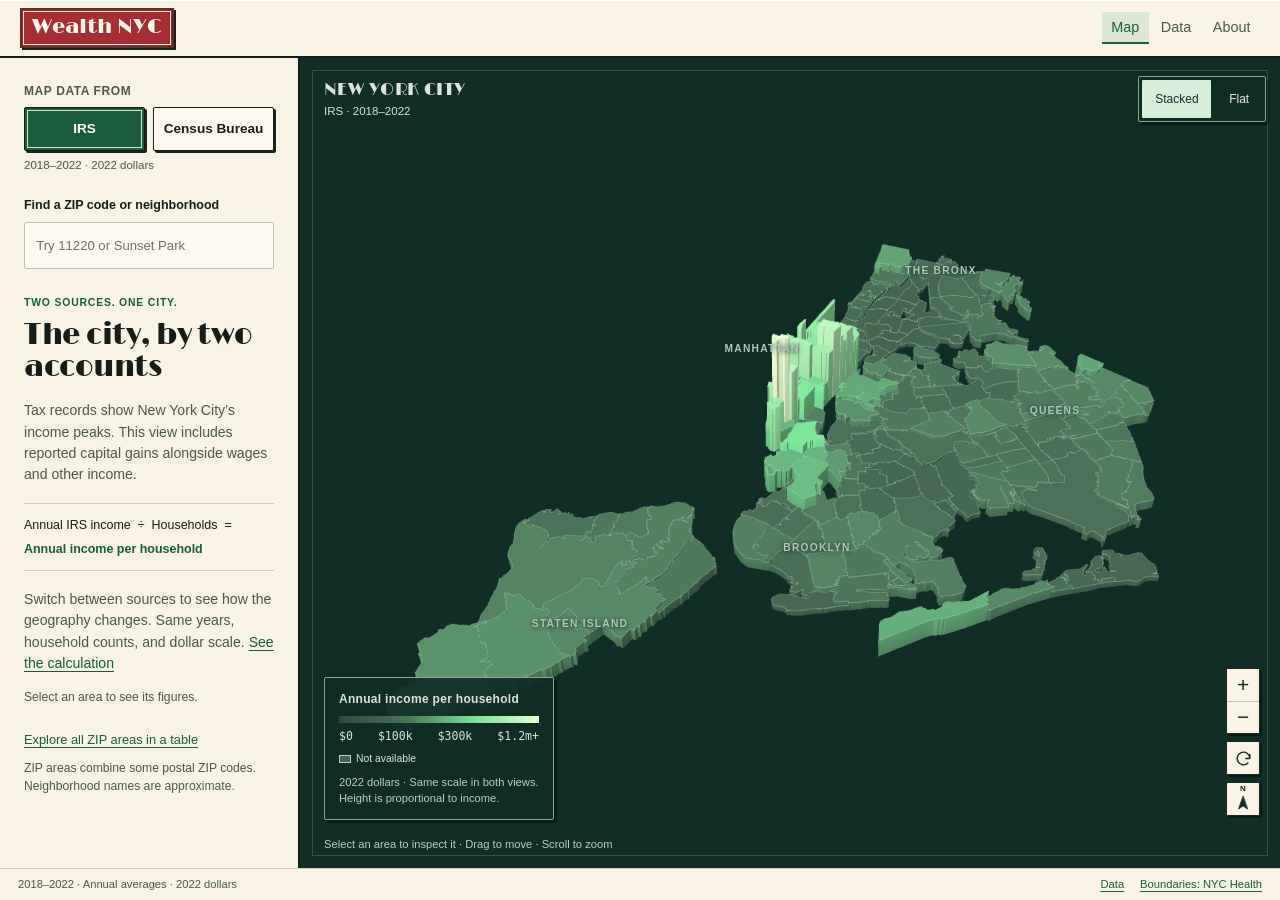
==== commit cea5666f: "Strengthen Wealth data checks and share the regional site runtime" ====
--- a/docs/index.html
+++ b/docs/index.html
@@ -8,6 +8,10 @@
     />
 <link rel="icon" href="favicon.svg" type="image/svg+xml">
 <link rel="apple-touch-icon" href="apple-touch-icon.png">
+    <link rel="canonical" href="https://wealth.publicworks.nyc/" />
+    <meta property="og:url" content="https://wealth.publicworks.nyc/" />
+    <meta property="og:title" content="Wealth NYC · The city, by two accounts" />
+    <meta property="og:type" content="website" />
     <title>Wealth NYC · The city, by two accounts</title>
     <meta
       name="description"
@@ -15,7 +19,7 @@
     />
     <meta name="theme-color" content="#113d30" />
     <link rel="stylesheet" href="vendor/maplibre-gl.css" />
-    <link rel="stylesheet" href="css/site.css?v=20260930-mobile-card" />
+    <link rel="stylesheet" href="css/site.css?v=20261002" />
   </head>
   <body class="map-page">
     <a class="skip" href="#controls">Skip to map controls</a
@@ -23,7 +27,7 @@
     <header class="masthead" data-chrome="masthead"></header>
     <main id="main">
       <h1 class="sr-only">Wealth NYC map</h1>
-      <section class="atlas wrap" aria-label="Explore the wealth map">
+      <section class="atlas wrap" aria-label="Explore the income map">
         <div id="mobile-search-slot"></div>
         <div class="workspace">
           <aside class="reader" aria-label="Map details">
@@ -104,7 +108,7 @@
             <div class="map-help">
               Select an area to inspect it ·
               <span class="desktop-help">Drag to move · Scroll to zoom</span
-              ><span class="mobile-help">Use two fingers to move</span>
+              ><span class="mobile-help">Drag to move</span>
             </div>
           </div>
         </div>
@@ -128,6 +132,6 @@
     </main>
 
     <script src="vendor/maplibre-gl.js"></script>
-    <script type="module" src="js/map.js?v=20260930-mobile"></script>
+    <script type="module" src="js/map.js?v=20261002"></script>
   </body>
 </html>
--- a/docs/css/site.css
+++ b/docs/css/site.css
@@ -2625,3 +2625,19 @@
   color: var(--ink-faint);
   margin-top: 12px;
 }
+
+/* Missing values remain distinct from the income scale in both views. */
+.legend-unavailable {
+  display: flex;
+  align-items: center;
+  gap: 5px;
+  margin-top: 6px;
+  font-size: 0.65rem;
+}
+.legend-unavailable i {
+  display: inline-block;
+  width: 12px;
+  height: 8px;
+  background: #466059;
+  border: 1px solid #becfbd;
+}
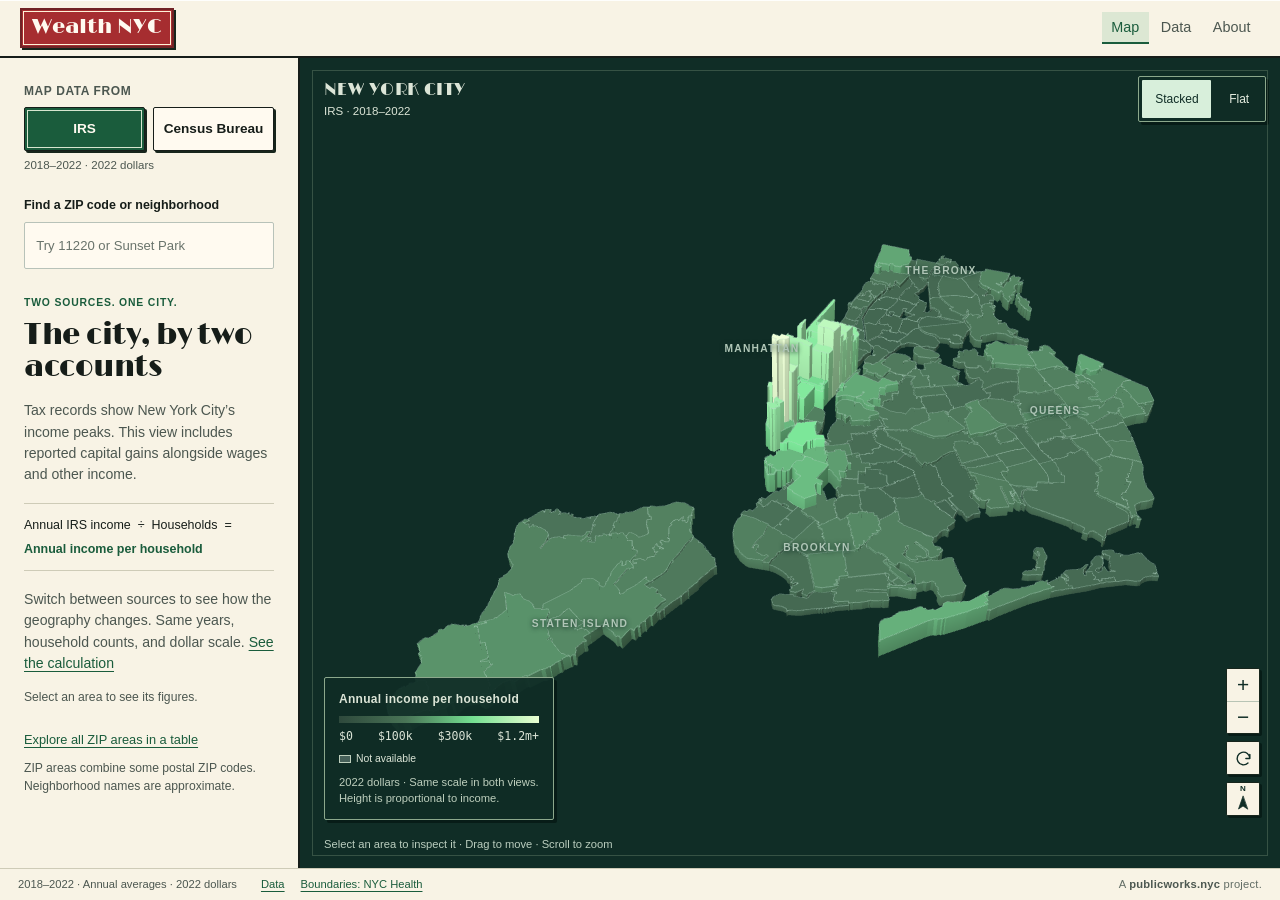
==== commit 14d1b04a: "Add the publicworks.nyc project line to the map footer Co-Authored-By: Claude Sonnet 5.5 <noreply@an" ====
--- a/docs/index.html
+++ b/docs/index.html
@@ -19,7 +19,7 @@
     />
     <meta name="theme-color" content="#113d30" />
     <link rel="stylesheet" href="vendor/maplibre-gl.css" />
-    <link rel="stylesheet" href="css/site.css?v=20261002" />
+    <link rel="stylesheet" href="css/site.css?v=20261003" />
   </head>
   <body class="map-page">
     <a class="skip" href="#controls">Skip to map controls</a
@@ -119,6 +119,8 @@
             ><a href="https://data.cityofnewyork.us/d/pri4-ifjk"
               >Boundaries: NYC Health</a
             ></span
+          ><span class="portfolio-mark"
+            >A <a href="https://publicworks.nyc/">publicworks.nyc</a> project.</span
           >
         </div>
       </section>
--- a/docs/css/site.css
+++ b/docs/css/site.css
@@ -1418,6 +1418,24 @@
   gap: 16px;
   font-size: 0.7rem;
 }
+.map-page .atlas-foot .map-credits {
+  margin-left: 12px;
+}
+.map-page .portfolio-mark {
+  margin-left: auto;
+  white-space: nowrap;
+  letter-spacing: 0.02em;
+  color: var(--ink-faint);
+}
+.map-page .portfolio-mark a {
+  color: var(--ink-soft);
+  font-weight: 600;
+  text-decoration: none;
+}
+.map-page .portfolio-mark a:hover {
+  color: var(--accent);
+  text-decoration: underline;
+}
 .map-heading,
 .map-help {
   color: #304b3b;
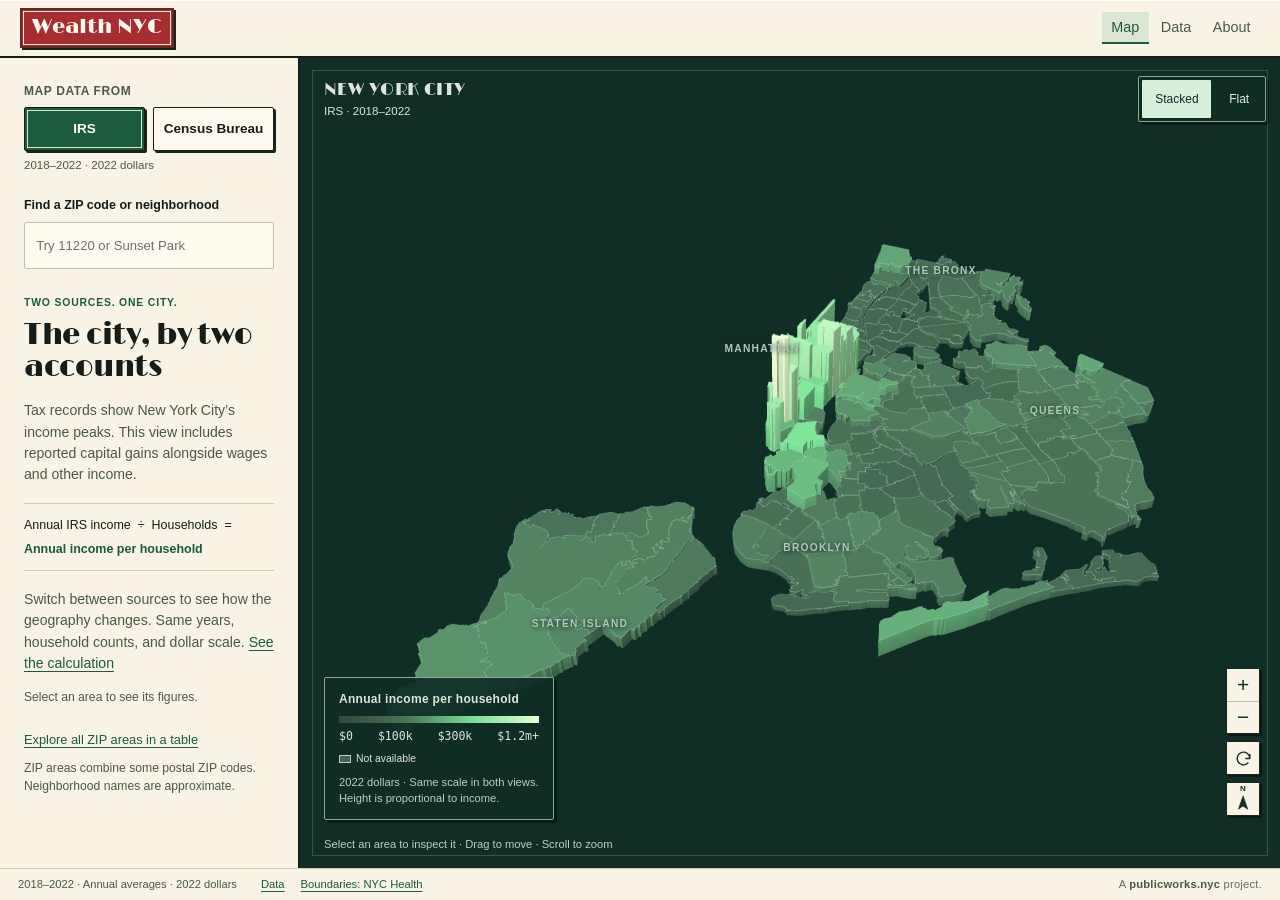
==== commit 20dd6d9a: "Hold the first paint steady and close accessibility gaps Reserve the masthead and script-filled slot" ====
--- a/docs/index.html
+++ b/docs/index.html
@@ -18,8 +18,9 @@
       content="Compare New York City income in IRS and Census Bureau data. Same household denominator, years, and dollar scale."
     />
     <meta name="theme-color" content="#113d30" />
+    <link rel="preload" href="data/wealth-nyc-zip.geojson" as="fetch" crossorigin="anonymous" />
     <link rel="stylesheet" href="vendor/maplibre-gl.css" />
-    <link rel="stylesheet" href="css/site.css?v=20261003" />
+    <link rel="stylesheet" href="css/site.css?v=20261009" />
   </head>
   <body class="map-page">
     <a class="skip" href="#controls">Skip to map controls</a
@@ -44,8 +45,8 @@
                   role="group"
                   aria-labelledby="source-label"
                 >
-                  <button data-layer="tax" aria-pressed="true">IRS</button>
-                  <button data-layer="census" aria-pressed="false">
+                  <button type="button" data-layer="tax" aria-pressed="true">IRS</button>
+                  <button type="button" data-layer="census" aria-pressed="false">
                     Census Bureau
                   </button>
                 </div>
@@ -83,11 +84,10 @@
             </div>
           </aside>
           <div class="map-stage">
-            <div
+            <section
               id="map"
-              role="region"
               aria-label="New York City income map. Search or use the data table to select an area without a mouse."
-            ></div>
+            ></section>
             <div class="map-heading">
               <span class="eyebrow">New York City</span
               ><span id="map-period">IRS · 2018–2022</span>
@@ -97,8 +97,8 @@
               role="group"
               aria-label="Map view"
             >
-              <button id="stacked" aria-pressed="true">Stacked</button>
-              <button id="flat" aria-pressed="false">Flat</button>
+              <button type="button" id="stacked" aria-pressed="true">Stacked</button>
+              <button type="button" id="flat" aria-pressed="false">Flat</button>
             </div>
             <div id="map-message" class="map-message" role="status">
               Drawing the city…
@@ -134,6 +134,6 @@
     </main>
 
     <script src="vendor/maplibre-gl.js"></script>
-    <script type="module" src="js/map.js?v=20261002"></script>
+    <script type="module" src="js/map.js?v=20261009"></script>
   </body>
 </html>
--- a/docs/css/site.css
+++ b/docs/css/site.css
@@ -584,7 +584,8 @@
   gap: 1.5rem;
   grid-template-columns: repeat(auto-fit, minmax(13rem, 1fr));
 }
-.footer h4 {
+/* Column titles are h2 for the outline and look like small labels. */
+.footer .footer-head {
   font-size: 0.75rem;
   text-transform: uppercase;
   letter-spacing: 0.09em;
@@ -677,13 +678,6 @@
 .document p {
   line-height: 1.7;
 }
-.jump-links {
-  display: flex;
-  gap: 22px;
-  flex-wrap: wrap;
-  font-size: 0.9rem;
-  padding-block: 12px 20px;
-}
 .downloads {
   display: grid;
   grid-template-columns: repeat(3, 1fr);
@@ -774,6 +768,12 @@
 }
 .source-list h3 {
   margin-top: 0;
+}
+/* WCAG 2.5.8 asks for 24 by 24 pixels. This grows the hit area of a
+   source title link, not its type. */
+.source-list h3 a {
+  display: inline-block;
+  padding-block: 3px;
 }
 .source-list p {
   font-size: 0.85rem;
@@ -1778,10 +1778,6 @@
 .document h2 {
   font-size: 1.7rem;
   line-height: 1.25;
-}
-.jump-links {
-  gap: 8px 22px;
-  border-bottom: 2px solid var(--ink);
 }
 .download {
   border: 1.5px solid var(--ink);
@@ -1935,7 +1931,7 @@
 .share-equations > div {
   min-width: 0;
 }
-.share-equations h4 {
+.share-equations h3 {
   margin: 0 0 10px;
 }
 .share-equations .equation {
@@ -2659,3 +2655,24 @@
   background: #466059;
   border: 1px solid #becfbd;
 }
+
+/* Stable first paint. The masthead and the phone search slot are filled by
+   script. Until they are, each holds the height it will have, so the map and
+   the page below do not jump when they fill. */
+header[data-chrome="masthead"]:empty {
+  display: block;
+  min-height: 57.95px;
+}
+@media (max-width: 360px) {
+  header[data-chrome="masthead"]:empty {
+    min-height: 53.16px;
+  }
+}
+@media (max-width: 720px) {
+  .map-page header[data-chrome="masthead"]:empty {
+    min-height: 48px;
+  }
+  .map-page #mobile-search-slot:empty {
+    min-height: 117px;
+  }
+}
